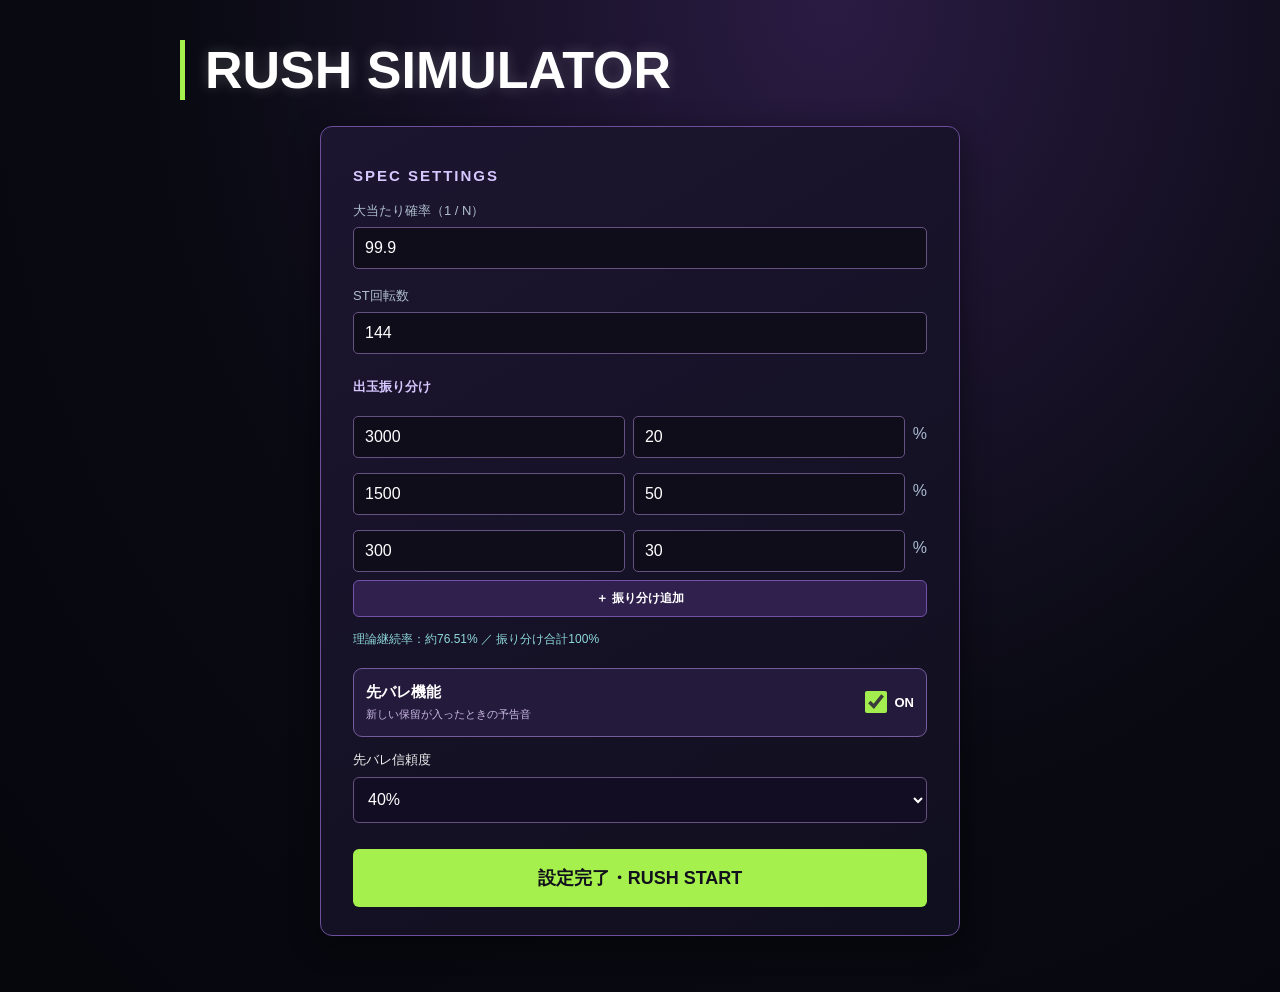
==== app.html @ bbfd561c "Add files via upload" ====
<!doctype html><html lang="ja"><head><meta charset="UTF-8"><meta name="viewport" content="width=device-width,initial-scale=1,viewport-fit=cover"><title>RUSH SIMULATOR | CLASSIC</title><link rel="stylesheet" href="style.css?v=67-jackpot-volume"></head><body>
<main id="appRoot" class="setup-mode"><header><h1><span class="rush-word">RUSH</span> <span>SIMULATOR</span></h1></header>
<section class="layout"><aside class="panel" id="settingsPanel"><h2>SPEC SETTINGS</h2><label>大当たり確率（1 / N）<input id="denom" type="number" min="1" step=".1" value="99.9"></label><label>ST回転数<input id="spins" type="number" min="1" max="10000" value="144"></label><h3>出玉振り分け</h3><div id="payouts"><div class="row"><input aria-label="出玉" type="number" min="0" value="3000"><input aria-label="割合" type="number" min="0" value="20"><span>%</span></div><div class="row"><input aria-label="出玉" type="number" min="0" value="1500"><input aria-label="割合" type="number" min="0" value="50"><span>%</span></div><div class="row"><input aria-label="出玉" type="number" min="0" value="300"><input aria-label="割合" type="number" min="0" value="30"><span>%</span></div></div><button id="add" class="sub">＋ 振り分け追加</button><p id="specInfo" class="info"></p><p id="error" class="error" role="alert"></p><label class="prealert-setting" for="prealertEnabled"><span><strong>先バレ機能</strong><small>新しい保留が入ったときの予告音</small></span><span class="prealert-choice"><input type="checkbox" id="prealertEnabled" checked><span>ON</span></span></label><label class="prealert-rate">先バレ信頼度<select id="prealertRate"><option value="0.25">25%</option><option value="0.40" selected>40%</option><option value="0.99">99%</option></select></label><button id="start" class="primary">設定完了・RUSH START</button></aside>
<div class="machine" id="machine"><div class="theater-bar"><button id="backSettings" type="button">⚙ スペック設定に戻る</button><span>RUSH THEATER MODE</span><button id="fullScreen" type="button">⛶ 全画面表示</button></div><div class="status"><div><small>ROUND</small><strong id="chain">0</strong></div><div><small>TOTAL GET</small><strong id="total">0 <em>玉</em></strong></div><div><small>REMAIN</small><strong id="remain">---</strong></div></div><div id="screen" class="screen"><video id="rushBackground" class="rush-video-bg" src="rush-background-v64.mp4" muted loop playsinline webkit-playsinline preload="metadata" aria-hidden="true" tabindex="-1"></video><div class="scan"></div><span id="mode" hidden>STANDBY</span>
<div class="hud hud-left rush-bottom-counter"><div class="hud-caption">残り</div><div class="hud-value"><span id="hudRemain">---</span><small>回転</small></div></div>
<div class="hud hud-right"><div class="hud-caption">RUSH COUNT</div><div class="hud-value"><span id="hudChain">00</span><small>連</small></div></div>
<div class="hud hud-total" aria-live="polite"><div class="hud-value"><span id="hudTotal">0</span><small>玉</small></div></div><div class="hold-area rush-bottom-holds"><div class="hold-title">HOLD / 保留</div><div class="hold-lamps" id="holdLamps" aria-label="5個の保留"></div><div class="hold-note" id="holdNote">STANDBY</div></div><div id="message" class="message" hidden>READY</div><div class="digits reel-bank" aria-label="3桁の回転図柄"><div class="reel" id="reel1"><div class="reel-track" id="track1"><span id="d1">7</span></div></div><div class="reel" id="reel2"><div class="reel-track" id="track2"><span id="d2">7</span></div></div><div class="reel" id="reel3"><div class="reel-track" id="track3"><span id="d3">7</span></div></div></div><div id="submessage" class="submessage" hidden>設定して RUSH START</div><div id="flash" class="flash"></div></div><div class="controls"><button id="spin" disabled>1回転 消化</button><button id="auto" disabled>回転オート START</button><button id="instant" disabled>一括消化</button><button id="sound">SOUND: ON</button><button id="bgmToggle" type="button">BGM: ON</button></div><div class="auto-options"><label>自動消化速度 <select id="speed"><option value="300">超高速（約0.3秒）</option><option value="800" selected>高速（約0.8秒）</option><option value="1200">やや高速（約1.2秒）</option><option value="2000">標準（約2秒）</option><option value="3000">ゆっくり（約3秒）</option><option value="5000">超ゆっくり（約5秒）</option></select></label><span id="progress">消化回転数：0</span></div><div class="hold-guide">保留期待度：白（通常）／青10%／緑30%／紫60%／赤80%／金90%／虹98% </div><div class="history"><h3>変動履歴 <button id="clearHistory" class="sub">履歴を消去</button></h3><div id="historyLog" aria-live="off">RUSHを開始すると履歴が表示されます。</div></div><div class="result" id="result">最高記録：<span id="best">0玉 / 0連</span></div></div></section></main><script src="script.js?v=79-haptic-prealert"></script></body></html>
---- style.css ----
*{box-sizing:border-box}body{margin:0;background:#080e18;color:#eaf2ff;font-family:Arial,"Noto Sans JP",sans-serif}main{max-width:1240px;margin:auto;padding:32px 20px}header{margin-bottom:26px}.eyebrow{font-size:12px;letter-spacing:4px;color:#68b8dc}h1{font-size:clamp(28px,5vw,52px);margin:8px 0}h1 span{color:#c6a766}header p,footer{color:#8797aa;font-size:13px}.layout{display:grid;grid-template-columns:310px 1fr;gap:22px}.panel,.machine{border:1px solid #28384d;border-radius:12px;background:#101b2b;padding:22px}.panel h2{font-size:15px;letter-spacing:2px;color:#b6cde3}.panel h3{font-size:13px;margin-top:24px}label{display:block;font-size:13px;color:#afbed0;margin:18px 0}input{width:100%;padding:11px;margin-top:7px;background:#07111e;border:1px solid #40536a;border-radius:5px;color:white;font-size:16px}.row{display:flex;gap:8px;align-items:center;margin:8px 0}.row input{min-width:0}.row span{color:#aabbd0}button{border:1px solid #58708c;border-radius:6px;padding:13px 15px;background:#1b314b;color:white;font-weight:700;cursor:pointer}button:hover:not(:disabled){filter:brightness(1.2)}button:disabled{opacity:.35;cursor:not-allowed}.primary{width:100%;background:#b39555;color:#08121c;border:0;margin-top:15px}.sub{width:100%;padding:9px;font-size:12px}.info{font-size:12px;color:#8dd8dc;line-height:1.7}.error{font-size:12px;color:#ff9999}.status{display:flex;justify-content:space-around;text-align:center;gap:12px;margin-bottom:16px}.status small{display:block;color:#839db5;font-size:10px;letter-spacing:2px;margin-bottom:7px}.status strong{font-size:clamp(19px,3vw,30px);font-variant-numeric:tabular-nums}.status em{font-size:12px;font-style:normal}.screen{height:390px;position:relative;overflow:hidden;background:radial-gradient(ellipse at center,#1c3951 0%,#0a1b2d 55%,#050c17 100%);border:8px solid #26364b;outline:1px solid #63788e;display:flex;flex-direction:column;align-items:center;justify-content:center;box-shadow:inset 0 0 70px #020811}.screen:before,.screen:after{content:"";position:absolute;width:150%;height:1px;background:#356180;opacity:.45;transform:rotate(-22deg)}.screen:before{top:28%}.screen:after{bottom:24%}.scan{position:absolute;inset:0;background:repeating-linear-gradient(transparent 0px,transparent 4px,#0002 5px);pointer-events:none}.screenTop{position:absolute;top:17px;left:18px;right:18px;display:flex;justify-content:space-between;color:#7ea3bb;font-size:11px;letter-spacing:3px}.message{color:#c7e7f5;font-size:20px;letter-spacing:8px;z-index:1;min-height:32px}.digits{display:flex;gap:clamp(9px,3vw,30px);margin:20px 0;z-index:1}.digits span{font-family:Georgia,serif;font-size:clamp(75px,11vw,142px);font-weight:bold;color:#f4f7fb;text-shadow:0 0 15px #6d9bc4,3px 5px #13263c;line-height:1}.digits.reach span:first-child,.digits.reach span:last-child{color:#d5ba70;text-shadow:0 0 18px #e3ad46}.digits.win span{color:#ffdd83;text-shadow:0 0 25px #ffe08e}.submessage{z-index:1;color:#88b3c9;font-size:12px;letter-spacing:3px}.flash{position:absolute;inset:0;pointer-events:none;opacity:0;background:white}.flash.on{animation:flash .6s ease-out}@keyframes flash{0%{opacity:.85}100%{opacity:0}}.controls{display:flex;gap:10px;margin-top:18px;flex-wrap:wrap}.controls button{flex:1}.result{margin-top:16px;color:#9db2c5;font-size:13px}.result strong{color:#edcf82}.error:not(:empty){padding:8px;background:#4a2020}footer{margin-top:28px;text-align:center}@media(max-width:800px){.layout{grid-template-columns:1fr}.screen{height:320px}.panel{order:2}.machine{order:1;padding:12px}.controls button{min-width:120px}.digits span{font-size:clamp(70px,16vw,110px)}}
.auto-options{display:flex;align-items:center;justify-content:space-between;gap:12px;flex-wrap:wrap;margin-top:12px;color:#a7bdd1;font-size:13px}.auto-options label{margin:0}.auto-options select{display:block;margin-top:6px;background:#091524;border:1px solid #536b85;border-radius:5px;color:white;padding:9px}.history{margin-top:16px;border-top:1px solid #30425a;padding-top:8px}.history h3{display:flex;align-items:center;justify-content:space-between;font-size:14px;color:#b6cde3}.history .sub{width:auto}.history #historyLog{height:160px;overflow-y:auto;background:#07111e;padding:10px;border:1px solid #30425a;border-radius:6px;font-size:12px;line-height:1.9;color:#9db4c8}.history .hit{color:#f1d183;font-weight:bold}.history .miss{color:#a0b4c8}#auto.running{background:#a34b4b}
/* Tactical monitor visual theme: original, not licensed artwork */
:root{--violet:#7551b9;--lime:#a5f04c;--deep:#0b0815}body{background:radial-gradient(ellipse at 65% 0%,#2a1b43 0%,#090a12 55%,#06070d 100%);color:#f0ebfa}header{border-left:5px solid var(--lime);padding-left:20px}.eyebrow{color:var(--lime);font-weight:bold}h1 span{color:var(--lime);text-shadow:0 0 18px #77ed5b55}.panel,.machine{background:linear-gradient(150deg,#1c1530,#100f1e);border:1px solid #6d4f9b;box-shadow:0 8px 30px #0007}.panel h2,.panel h3{color:#d6c7ff}input,.auto-options select{background:#100d1b;border:1px solid #665282}.primary{background:var(--lime);color:#11101c}.sub,button{background:#30204e;border-color:#7252a6}.screen{background:radial-gradient(ellipse at center,#31224f 0%,#16102a 55%,#090913 100%);border:9px solid #50367b;outline:2px solid #a3ef50;box-shadow:inset 0 0 90px #000b,0 0 30px #694ab044}.screen:before,.screen:after{background:#a5f04c}.screenTop{color:var(--lime)}.warning-mark{position:absolute;bottom:13px;right:16px;font:700 11px monospace;color:#a5f04c99;letter-spacing:2px}.message{color:var(--lime);text-shadow:0 0 12px #8aff6066}.digits span{color:#f8f3ff;text-shadow:0 0 14px #b989ff,4px 5px #2c1b48;-webkit-text-stroke:1px #a582d7}.digits.win span{color:#e9ff9d;text-shadow:0 0 22px #a5f04c}.digits.reach span:first-child,.digits.reach span:last-child{color:#c9ff8c}.history #historyLog{background:#0b0917;border-color:#60468c}.history .hit{color:var(--lime)}.status small{color:#bca5de}.status strong{color:#f2f1ff}.auto-options select{min-width:195px}#auto.running{background:#703044}@media(max-width:800px){.screen{height:350px}}

/* Ver.7 — original tactical ST monitor inspired by tense arcade layouts */
h1 .rush-word{color:#a66aff!important;text-shadow:0 0 18px #8e44ff80}
.screen{background:radial-gradient(ellipse at 50% 60%,#34275d 0%,#141637 46%,#080d1c 100%);min-height:430px}
.screen:before{content:"";position:absolute;inset:0;background:linear-gradient(125deg,transparent 25%,#b8a5ff0d 26%,transparent 28%),repeating-linear-gradient(90deg,transparent 0 64px,#8c76bd12 65px 66px);width:auto;height:auto;transform:none;top:0}
.screen:after{content:"";position:absolute;left:-10%;right:-10%;bottom:12%;height:35%;background:linear-gradient(transparent,#0d173a9c);transform:none;width:auto}
.screenTop{z-index:3}.warning-mark{z-index:3}
.hud{position:absolute;top:58px;z-index:4;min-width:128px;padding:10px 12px 9px;background:linear-gradient(110deg,#0b0d25e8,#251a48d9);border:1px solid #9572dc;box-shadow:0 0 0 2px #13132b,0 0 16px #8b5ce54a;clip-path:polygon(0 0,93% 0,100% 16%,100% 100%,7% 100%,0 84%)}
.hud-left{left:16px}.hud-right{right:16px;text-align:right;border-color:#c6a057;background:linear-gradient(110deg,#2b2144e8,#11162be8)}
.hud-caption{font-size:10px;letter-spacing:2px;color:#c8b0ff;font-weight:800}
.hud-right .hud-caption{color:#ffe19b}
.hud-value{display:flex;align-items:baseline;gap:5px;color:white;font-size:clamp(32px,5vw,55px);font-weight:900;font-variant-numeric:tabular-nums;text-shadow:0 2px 1px #000,0 0 15px #9c80ff}
.hud-right .hud-value{justify-content:flex-end;text-shadow:0 2px 1px #000,0 0 15px #e8c168}
.hud-value small{font-size:13px}.hud-foot{font-size:9px;color:#9e9ab8;letter-spacing:1px}
.screen .message{position:relative;z-index:3;margin-top:80px}
.screen .digits{position:relative;z-index:3}
.screen .submessage{position:relative;z-index:3}
.hold-area{position:absolute;bottom:12px;left:50%;transform:translateX(-50%);z-index:5;text-align:center;padding:7px 19px 8px;background:#070c1edb;border:1px solid #7653bd;border-radius:9px;box-shadow:0 0 16px #6d4aba55;white-space:nowrap}
.hold-title{font-size:10px;letter-spacing:3px;color:#c6b5e8}
.hold-lamps{display:flex;justify-content:center;gap:12px;margin:7px 0}
.hold-lamps span{width:16px;height:16px;display:block;transform:rotate(45deg);border:2px solid #755e9e;background:#161b32;box-shadow:inset 0 0 5px #000}
.hold-lamps span.lit{background:#9bf833;border-color:#d2ff8c;box-shadow:0 0 13px #8cff40,inset 0 0 4px #fff}
.hold-lamps span.current{background:#ffbf51;border-color:#ffe7a2;box-shadow:0 0 13px #ffc650}
.hold-note{font-size:9px;color:#9db3c8;letter-spacing:1px}
@media(max-width:650px){.screen{min-height:395px}.hud{top:52px;min-width:100px;padding:8px}.hud-left{left:6px}.hud-right{right:6px}.hud-value{font-size:32px}.hud-caption{font-size:8px}.hud-foot{font-size:7px}.screen .message{margin-top:95px}.hold-area{bottom:8px}.screen .digits span{font-size:clamp(65px,17vw,105px)}}

.hold-area{min-width:290px;bottom:10px}
.hold-lamps{display:flex;justify-content:center;align-items:center;gap:14px;min-height:42px}
.hold-lamps .hold-orb{display:block;flex:0 0 24px;width:24px;height:24px;border-radius:50%;transform:none;background:radial-gradient(circle at 30% 20%,white,#c3c6d0 50%,#687082);border:2px solid #eee;box-shadow:0 0 9px #fff9;animation:enterHold .26s ease-out}
.hold-lamps .hold-orb.next{outline:1px solid #cda5ff;outline-offset:4px}
.hold-lamps .hold-orb.blue{background:radial-gradient(circle at 30% 20%,#fff,#3299ff 50%,#063a91);box-shadow:0 0 13px #319dff}
.hold-lamps .hold-orb.green{background:radial-gradient(circle at 30% 20%,#fff,#56f05d 50%,#106927);box-shadow:0 0 13px #56f05d}
.hold-lamps .hold-orb.purple{background:radial-gradient(circle at 30% 20%,#fff,#ad5aff 50%,#4b078e);box-shadow:0 0 15px #ae57ff}
.hold-lamps .hold-orb.red{background:radial-gradient(circle at 30% 20%,#fff,#ff354d 50%,#890b24);box-shadow:0 0 16px #ff3555}
.hold-lamps .hold-orb.gold{background:radial-gradient(circle at 30% 20%,#fff,#ffd34a 50%,#a56905);box-shadow:0 0 18px #ffd34a}
.hold-lamps .hold-orb.rainbow{background:conic-gradient(#ff4455,#ffe34b,#49ed67,#45ddff,#a05aff,#ff4455);box-shadow:0 0 20px #fff;animation:rainbowGlow 1s infinite}
.hold-lamps .hold-orb.empty{background:#20263b;border:1px dashed #505c7b;box-shadow:none;opacity:.35}
.hold-lamps .hold-orb.consuming{animation:consumeHold .24s forwards}
@keyframes consumeHold{to{transform:translateX(-28px) scale(.2);opacity:0}}
@keyframes enterHold{from{transform:translateX(22px) scale(.6);opacity:.2}to{transform:none;opacity:1}}
@keyframes rainbowGlow{50%{filter:brightness(1.7)}}
.hold-guide{padding:12px;margin-top:14px;border:1px solid #65518b;border-radius:8px;background:#100e27;color:#d8c6f0;font-size:12px;line-height:1.8}
.hold-guide small{display:block;color:#aa9bbf}
@media(max-width:650px){.hold-area{min-width:260px}.hold-lamps{gap:11px}}

/* rightmost hold is next to be consumed */
.hold-lamps{flex-direction:row-reverse}

/* v9: clear symbols, compact bottom-left ST counter, five industrial hold cubes */
.screen{min-height:470px}
.screen .digits{margin:0 0 20px;gap:clamp(10px,3vw,34px);transform:translateY(-5px)}
.screen .digits span{font-size:clamp(84px,13vw,164px);line-height:1.08;min-width:.65em;text-align:center}
.screen .message{margin-top:8px;font-size:15px;letter-spacing:5px}
.screen .submessage{font-size:12px}
.hud-left{top:auto!important;bottom:18px!important;left:13px!important;min-width:125px;padding:9px 13px;background:linear-gradient(135deg,#080b1f,#2b234c);border:2px solid #b1a6cd;clip-path:polygon(0 8%,14% 0,100% 0,100% 91%,85% 100%,0 100%);box-shadow:0 0 12px #b7a1ff66}
.hud-left .hud-value{font-family:Georgia,serif;font-size:48px;color:#fff;text-shadow:2px 2px #060414,0 0 14px #b39cff}
.hud-right{top:56px!important;right:13px!important}
.hold-area{bottom:14px;left:57%;transform:translateX(-50%);padding:8px 12px;min-width:270px;background:#080b1caa;border:0;box-shadow:none}
.hold-lamps{gap:9px;min-height:45px}
.hold-lamps .hold-orb{width:37px;height:34px;flex:0 0 37px;border-radius:4px;transform:perspective(90px) rotateX(-12deg) rotateY(-12deg);clip-path:polygon(18% 0,83% 0,100% 22%,100% 85%,83% 100%,15% 100%,0 78%,0 20%);border:3px solid #d3bd65!important;background:repeating-linear-gradient(135deg,#f6ca1e 0 7px,#25200a 7px 13px)!important;box-shadow:inset 0 0 0 3px #0e0c0d,0 0 10px #f8c32b88!important;animation:enterHold .28s ease-out}
.hold-lamps .hold-orb:after{content:"HOLD";display:block;position:relative;top:7px;text-align:center;font:bold 9px Arial;color:#fff;text-shadow:1px 1px #000,-1px -1px #000;letter-spacing:0}
.hold-lamps .hold-orb.white{filter:saturate(.5)}
.hold-lamps .hold-orb.blue{filter:hue-rotate(155deg) saturate(1.8)}
.hold-lamps .hold-orb.green{filter:hue-rotate(75deg) saturate(1.5)}
.hold-lamps .hold-orb.purple{filter:hue-rotate(210deg) saturate(1.6)}
.hold-lamps .hold-orb.red{filter:hue-rotate(300deg) saturate(1.6)}
.hold-lamps .hold-orb.gold{filter:brightness(1.3)}
.hold-lamps .hold-orb.rainbow{background:conic-gradient(#ff4545,#ffe34b,#4fe876,#3fd7ff,#a85cff,#ff4545)!important;filter:none;animation:rainbowGlow 1s infinite}
.hold-lamps .hold-orb.empty{background:#17172b!important;border:2px solid #393449!important;opacity:.35;box-shadow:none!important}
.hold-lamps .hold-orb.empty:after{content:""}
.hold-lamps .hold-orb.consuming{animation:consumeHold .24s forwards}
@media(max-width:720px){.screen{min-height:440px}.screen .digits span{font-size:clamp(65px,16vw,110px)}.hud-left{bottom:14px!important;left:4px!important;min-width:90px;padding:5px 7px}.hud-left .hud-value{font-size:33px}.hold-area{left:63%;min-width:205px;padding:5px}.hold-lamps{gap:5px}.hold-lamps .hold-orb{width:29px;height:28px;flex-basis:29px}.hold-lamps .hold-orb:after{font-size:7px;top:6px}.hud-right{top:48px!important}}

/* Ver.10: bottom-aligned, borderless, right-to-left hold queue */
.screen .hold-area{bottom:0px!important;left:56%!important;transform:translateX(-50%)!important;background:transparent!important;border:0!important;box-shadow:none!important;outline:0!important;border-radius:0!important;padding:0 8px 4px!important;min-width:0!important;width:max-content!important;z-index:8!important}
.screen .hold-title,.screen .hold-note{display:none!important}
.screen .hold-lamps{display:flex!important;gap:11px!important;justify-content:center!important;align-items:center!important;margin:0!important;padding:0!important;background:transparent!important;border:0!important;box-shadow:none!important}
.screen .hold-orb.consuming{animation:consumeRight .24s ease-in forwards!important}
@keyframes consumeRight{0%{transform:scale(1);opacity:1}50%{transform:translateY(-12px) scale(1.25);opacity:1}100%{transform:translateY(-25px) scale(.1);opacity:0}}
@media(max-width:720px){.screen .hold-area{left:63%!important}.screen .hold-lamps{gap:5px!important}}

/* Ver.11: move ST remaining counter to the lower-left corner */
.screen .hud.hud-left {
  position: absolute !important;
  top: auto !important;
  right: auto !important;
  bottom: 12px !important;
  left: 12px !important;
  z-index: 12 !important;
  transform: none !important;
  margin: 0 !important;
}
/* Keep the hold row away from the bottom-left counter. */
.screen .hold-area {
  position: absolute !important;
  top: auto !important;
  bottom: 4px !important;
  left: 63% !important;
  transform: translateX(-50%) !important;
  background: transparent !important;
  border: 0 !important;
  box-shadow: none !important;
  outline: 0 !important;
  padding: 0 4px 5px !important;
  width: max-content !important;
  min-width: 0 !important;
}
.screen .hold-title,.screen .hold-note {display:none!important;}
.screen .hold-lamps {gap: 12px !important; flex-direction:row !important;}
/* Rightmost hold is the next to be consumed. */
.screen .hold-lamps .hold-orb.next {
  transform: perspective(90px) rotateX(-12deg) rotateY(-12deg) scale(1.24) !important;
  transform-origin:center bottom;
  z-index:4;
  outline: 2px solid #f6e2a7 !important;
  outline-offset: 3px;
  box-shadow: 0 0 22px #c69cff, 0 0 12px #fff8 !important;
  animation: nextHoldGlow 1.3s ease-in-out infinite alternate;
}
@keyframes nextHoldGlow {
  from {filter:brightness(1);}
  to {filter:brightness(1.35);}
}
.screen .hold-lamps .hold-orb.consuming {
  animation: consumeRight .24s ease-in forwards !important;
}
@keyframes consumeRight {
  0% {opacity:1;transform:scale(1.24);}
  100% {opacity:0;transform:translateY(-26px) scale(.15);}
}
@media(max-width:720px) {
  .screen .hud.hud-left {bottom:9px!important;left:5px!important;}
  .screen .hold-area {left:67%!important;bottom:5px!important;}
  .screen .hold-lamps {gap:6px!important;}
  .screen .hold-lamps .hold-orb.next {transform:scale(1.14)!important;}
}

/* === V12: unambiguous final layout overrides === */
#screen.screen { position:relative; min-height:520px; }
#screen .rush-bottom-counter {
 position:absolute!important;
 inset:auto auto 12px 12px!important;
 top:unset!important;right:unset!important;bottom:12px!important;left:12px!important;
 margin:0!important;translate:none!important;transform:none!important;
 z-index:30!important;
}
#screen .rush-bottom-holds {
 position:absolute!important;
 inset:auto 14px 6px auto!important;
 top:unset!important;left:unset!important;right:14px!important;bottom:6px!important;
 transform:none!important;translate:none!important;
 width:auto!important;min-width:0!important;
 padding:0!important;margin:0!important;
 background:none!important;border:0!important;box-shadow:none!important;
 z-index:29!important;
}
#screen .rush-bottom-holds .hold-title,
#screen .rush-bottom-holds .hold-note {display:none!important}
#screen .rush-bottom-holds .hold-lamps {
 display:flex!important;flex-direction:row!important;
 align-items:flex-end!important;gap:12px!important;
 padding:9px 6px!important;margin:0!important;
}
#screen .rush-bottom-holds .hold-orb {
 flex:0 0 33px!important;width:33px!important;height:32px!important;
 position:relative!important;transition:filter .2s!important;
}
#screen .rush-bottom-holds .hold-orb.next:not(.consuming) {
 flex-basis:46px!important;width:46px!important;height:45px!important;
 transform:none!important;scale:1!important;
 border:3px solid #f4dd99!important;
 outline:2px solid #fff0b0!important;outline-offset:2px!important;
 box-shadow:0 0 16px 5px #f7d97f99,inset 0 0 5px #fff8!important;
 filter:brightness(1.2)!important;
 animation:holdFocusV12 1.2s ease-in-out infinite alternate!important;
}
#screen .rush-bottom-holds .hold-orb.next:after {font-size:11px!important;top:11px!important;}
@keyframes holdFocusV12 {from{filter:brightness(1)!important}to{filter:brightness(1.55)!important}}
#screen .digits {position:absolute!important;top:44%!important;left:50%!important;transform:translate(-50%,-50%)!important;margin:0!important;z-index:5!important;}
#screen .message {position:absolute!important;top:21%!important;left:50%!important;transform:translateX(-50%)!important;margin:0!important;z-index:5!important;}
#screen .submessage {position:absolute!important;top:70%!important;left:50%!important;transform:translateX(-50%)!important;z-index:5!important;white-space:nowrap;}
@media(max-width:750px) {
 #screen.screen {min-height:470px!important;}
 #screen .rush-bottom-counter {left:4px!important;bottom:9px!important;min-width:85px!important;}
 #screen .rush-bottom-holds {right:4px!important;bottom:5px!important;}
 #screen .rush-bottom-holds .hold-lamps {gap:5px!important;padding:5px 2px!important;}
 #screen .rush-bottom-holds .hold-orb {width:25px!important;height:25px!important;flex-basis:25px!important;}
 #screen .rush-bottom-holds .hold-orb.next:not(.consuming) {width:35px!important;height:35px!important;flex-basis:35px!important;}
 #screen .rush-bottom-holds .hold-orb.next:after {font-size:8px!important;top:8px!important;}
 #screen .digits {top:45%!important;}
}

/* V13 unmistakable positioning and highlight */
#screen > .rush-bottom-counter {top:auto!important;bottom:12px!important;left:12px!important;right:auto!important;position:absolute!important;transform:none!important;}
#screen > .rush-bottom-holds {top:auto!important;bottom:8px!important;left:auto!important;right:18px!important;position:absolute!important;transform:none!important;background:transparent!important;border:none!important;box-shadow:none!important;}
#screen #holdLamps .hold-orb.next {width:55px!important;height:53px!important;flex:0 0 55px!important;outline:3px solid #ffe7a1!important;outline-offset:3px!important;box-shadow:0 0 22px 8px #e2bc6588!important;transform:none!important;animation:holdFocusV12 1.2s ease-in-out infinite alternate!important;}
#screen .hold-note,#screen .hold-title {display:none!important;}
@media(max-width:650px){#screen #holdLamps .hold-orb.next{width:38px!important;height:37px!important;flex-basis:38px!important;}#screen > .rush-bottom-counter{left:5px!important;bottom:8px!important;}#screen > .rush-bottom-holds{right:5px!important;bottom:6px!important;}}

/* V14: centered, larger circular holds; new holds enter on right, consumed on left. */
#screen > .rush-bottom-holds {
  position:absolute!important;top:auto!important;bottom:9px!important;
  left:62%!important;right:auto!important;transform:translateX(-50%)!important;
  width:max-content!important;background:none!important;border:0!important;
  box-shadow:none!important;clip-path:none!important;z-index:29!important;
}
#screen #holdLamps {display:flex!important;flex-direction:row!important;align-items:center!important;justify-content:center!important;gap:13px!important;padding:8px 4px!important;}
#screen #holdLamps .hold-orb,
#screen #holdLamps .hold-orb.next:not(.consuming) {
  display:block!important;position:relative!important;box-sizing:border-box!important;
  width:43px!important;height:43px!important;flex:0 0 43px!important;
  border-radius:50%!important;clip-path:none!important;
  transform:none!important;rotate:none!important;
  border:2px solid #d9d3ec!important;
  background:radial-gradient(circle at 32% 25%,#fff 0%,#d9d8e8 28%,#77748f 70%,#2d2943 100%)!important;
  box-shadow:inset -3px -5px 7px #1a152caa,0 0 13px #e0d2ff88!important;
  outline:none!important;animation:none!important;
}
#screen #holdLamps .hold-orb:after {content:none!important;display:none!important;}
#screen #holdLamps .hold-orb.blue {background:radial-gradient(circle at 32% 25%,#fff,#46b4ff 45%,#0c3a9a 100%)!important;}
#screen #holdLamps .hold-orb.green {background:radial-gradient(circle at 32% 25%,#fff,#55ec76 45%,#0c6834 100%)!important;}
#screen #holdLamps .hold-orb.purple {background:radial-gradient(circle at 32% 25%,#fff,#c274ff 45%,#5a1895 100%)!important;}
#screen #holdLamps .hold-orb.red {background:radial-gradient(circle at 32% 25%,#fff,#ff5a75 45%,#90112d 100%)!important;}
#screen #holdLamps .hold-orb.gold {background:radial-gradient(circle at 32% 25%,#fff,#ffe36c 45%,#ad6c05 100%)!important;}
#screen #holdLamps .hold-orb.rainbow {background:conic-gradient(#ff4a5b,#ffd64a,#5df16b,#42d6ff,#a16dff,#ff4a5b)!important;}
#screen #holdLamps .hold-orb.empty {opacity:.2!important;background:#38314d!important;border:1px dashed #7c709e!important;box-shadow:none!important;}
#screen #holdLamps .hold-orb.next:not(.consuming) {
  width:57px!important;height:57px!important;flex:0 0 57px!important;
  border:3px solid #fff1bd!important;outline:2px solid #ffd37a!important;outline-offset:2px!important;
  box-shadow:inset -3px -5px 7px #1a152caa,0 0 18px 5px #f4d47a99!important;
  animation:v14Pulse 1.1s ease-in-out infinite alternate!important;
}
@keyframes v14Pulse {from{filter:brightness(1)}to{filter:brightness(1.35)}}
#screen #holdLamps .hold-orb.consuming {animation:v14Consume .24s ease-in forwards!important;}
@keyframes v14Consume {to{opacity:0;transform:translateY(-24px) scale(.25)!important;}}
@media(max-width:750px){
 #screen > .rush-bottom-holds{left:65%!important;bottom:6px!important;}
 #screen #holdLamps{gap:7px!important;}
 #screen #holdLamps .hold-orb{width:30px!important;height:30px!important;flex-basis:30px!important;}
 #screen #holdLamps .hold-orb.next:not(.consuming){width:42px!important;height:42px!important;flex-basis:42px!important;}
}

/* Ver.15: three independent, vertically scrolling slot reels */
#screen .digits.reel-bank {
 display:flex!important;align-items:center!important;justify-content:center!important;
 gap:clamp(8px,1.6vw,24px)!important;
 width:min(94%,580px)!important;
 top:49%!important;
}
#screen .reel {
 width:clamp(74px,10vw,128px);
 height:clamp(110px,13vw,160px);
 position:relative;
 overflow:hidden;
 border-radius:10px;
 background:linear-gradient(90deg,rgba(25,14,57,.26),rgba(90,52,146,.07),rgba(25,14,57,.26));
 box-shadow:inset 0 10px 16px #08051b88,inset 0 -10px 16px #08051b88;
}
#screen .reel-track {
 position:absolute;left:0;right:0;top:0;
 display:flex;flex-direction:column;
 will-change:transform;
}
#screen .reel-track span {
 width:100%;height:clamp(110px,13vw,160px);
 display:flex;align-items:center;justify-content:center;
 font-family:Georgia,"Times New Roman",serif;
 font-size:clamp(90px,11vw,142px);
 line-height:1;
 font-weight:700;
 color:#fff9ff;
 text-shadow:0 0 5px #fff,0 0 12px #bd6cff,0 0 26px #ae63e8;
 flex:none;
}
#screen .reel::before,#screen .reel::after {
 content:"";position:absolute;left:0;right:0;height:22%;z-index:3;pointer-events:none;
}
#screen .reel::before{top:0;background:linear-gradient(#0a0a21bb,transparent);}
#screen .reel::after{bottom:0;background:linear-gradient(transparent,#0a0a21bb);}
#screen .digits.reel-bank.win .reel {box-shadow:0 0 16px #e5bd74aa,inset 0 0 8px #fff6;}
@media(max-width:650px){
 #screen .digits.reel-bank{gap:4px!important;top:48%!important;}
 #screen .reel{width:clamp(57px,20vw,90px);height:100px;}
 #screen .reel-track span{height:100px;font-size:clamp(70px,20vw,102px);}
}
@media(prefers-reduced-motion:reduce){#screen .reel-track{will-change:auto;}}

/* V17: force moving reels to be visible, despite legacy digit selectors */
#screen .reel {isolation:isolate; overflow:hidden!important;position:relative!important;}
#screen .reel .reel-track {
 position:absolute!important;top:0!important;left:0!important;right:0!important;
 display:flex!important;flex-direction:column!important;
 transform:translate3d(0,0,0);transition:none!important;
}
#screen .reel .reel-track > span {
 box-sizing:border-box!important;flex:0 0 auto!important;
 width:100%!important;min-width:0!important;
 height:100%!important;
 min-height:0!important;
 display:flex!important;align-items:center!important;justify-content:center!important;
 margin:0!important;padding:0!important;
}
#screen .reel.spinning {background:linear-gradient(180deg,#49316866,#160e3588,#49316866)!important;}
#screen .reel.spinning .reel-track > span {filter:blur(1.8px);}
#screen .reel-track > span {height:var(--reel-height,160px)!important;}
#screen .reel {--reel-height:clamp(110px,13vw,160px);}
@media(max-width:650px){#screen .reel{--reel-height:100px;}}

/* Ver.18: frameless, larger symbols; hold group shifted toward center */
#screen .reel {
 width:clamp(92px,12.5vw,160px)!important;
 height:clamp(132px,16vw,190px)!important;
 --reel-height:clamp(132px,16vw,190px)!important;
 background:transparent!important;
 border:0!important;border-radius:0!important;
 box-shadow:none!important;outline:none!important;
}
#screen .reel.spinning {background:transparent!important;}
#screen .reel::before,#screen .reel::after {display:none!important;}
#screen .reel .reel-track > span {
 font-size:clamp(112px,14vw,180px)!important;
 height:var(--reel-height)!important;
 text-shadow:0 0 5px #fff,0 0 16px #ba74ff,0 0 30px #a357ed!important;
}
#screen .digits.reel-bank {gap:clamp(4px,.8vw,12px)!important;width:min(98%,640px)!important;}
#screen .digits.reel-bank.win .reel {box-shadow:none!important;}
#screen > .rush-bottom-holds {
 left:60%!important;right:auto!important;transform:translateX(-50%)!important;
}
#screen #holdLamps .hold-orb {will-change:transform;}
@media(max-width:750px){
 #screen > .rush-bottom-holds {left:64%!important;right:auto!important;transform:translateX(-50%)!important;}
 #screen .reel {width:clamp(62px,21vw,100px)!important;height:120px!important;--reel-height:120px!important;}
 #screen .reel .reel-track > span {font-size:clamp(84px,22vw,116px)!important;}
}

/* V19 hold animations are driven by Web Animations API. */
#screen #holdLamps {justify-content:flex-start!important;}
#screen #holdLamps .hold-orb {transform-origin:center center!important;will-change:transform,opacity;}

/* V21: soften reel boundaries without introducing visible boxes. */
#screen .reel {
  -webkit-mask-image:linear-gradient(to bottom,transparent 0%,rgba(0,0,0,.12) 5%,rgba(0,0,0,.7) 17%,#000 29%,#000 71%,rgba(0,0,0,.7) 83%,rgba(0,0,0,.12) 95%,transparent 100%)!important;
  mask-image:linear-gradient(to bottom,transparent 0%,rgba(0,0,0,.12) 5%,rgba(0,0,0,.7) 17%,#000 29%,#000 71%,rgba(0,0,0,.7) 83%,rgba(0,0,0,.12) 95%,transparent 100%)!important;
}
/* Mask the entire reel viewport so moving digits dissolve at top and bottom. */
#screen .reel::before,#screen .reel::after{display:none!important;}


/* ===== Ver.23: setup -> theater mode ===== */
#appRoot.setup-mode{max-width:960px;margin:auto;}
#appRoot.setup-mode header{text-align:left;}
#appRoot.setup-mode .layout{display:block!important;}
#appRoot.setup-mode #settingsPanel{max-width:640px;margin:24px auto;padding:28px 32px;}
#appRoot.setup-mode #machine{display:none!important;}
#appRoot.setup-mode .setup-intro{color:#cbb8ec;font-size:14px;line-height:1.8;}
#appRoot.setup-mode #settingsPanel .primary{font-size:18px;padding:17px;margin-top:12px;}
#appRoot.play-mode{max-width:1560px;width:calc(100% - 32px);margin:auto;}
#appRoot.play-mode header{padding-top:4px;padding-bottom:8px;}
#appRoot.play-mode header h1{font-size:clamp(24px,3vw,42px);margin:5px 0;}
#appRoot.play-mode #settingsPanel{display:none!important;}
#appRoot.play-mode .layout{display:block!important;}
#appRoot.play-mode #machine{width:100%;box-sizing:border-box;padding:clamp(12px,1.5vw,24px);}
#appRoot.play-mode .screen{height:clamp(510px,64vh,860px)!important;min-height:510px!important;box-sizing:border-box;}
#appRoot.play-mode .status{padding:0 2% 14px;}
#appRoot.play-mode .status strong{font-size:clamp(22px,2.7vw,39px);}
#appRoot.play-mode .controls{justify-content:center;gap:14px;}
#appRoot.play-mode .controls button{padding:14px;font-size:clamp(13px,1.3vw,18px);}
#appRoot.play-mode .digits.reel-bank{width:min(96%,820px)!important;top:48%!important;}
#appRoot.play-mode .reel{width:clamp(115px,14vw,210px)!important;height:clamp(170px,20vw,250px)!important;--reel-height:clamp(170px,20vw,250px)!important;}
#appRoot.play-mode .reel .reel-track>span{font-size:clamp(148px,18vw,235px)!important;}
#appRoot.play-mode .rush-bottom-counter{bottom:16px!important;left:20px!important;}
#appRoot.play-mode .rush-bottom-holds{bottom:15px!important;}
.theater-bar{display:flex;align-items:center;justify-content:space-between;gap:12px;margin-bottom:14px;color:#bca4e5;font-size:11px;letter-spacing:3px;}
.theater-bar button{width:auto;padding:10px 16px;background:#2d2047;border:1px solid #7658a4;border-radius:6px;color:#eee5ff;cursor:pointer;letter-spacing:0;font-size:13px;}
#machine:fullscreen{overflow:auto;background:#080812;padding:20px;display:block;}
#machine:fullscreen .screen{height:calc(100vh - 235px)!important;min-height:420px!important;}
#machine:fullscreen .digits.reel-bank{top:48%!important;}
@media(max-width:700px){
 #appRoot.play-mode{width:calc(100% - 12px);}
 #appRoot.play-mode #machine{padding:8px;}
 #appRoot.play-mode .screen{height:520px!important;min-height:520px!important;}
 #appRoot.play-mode .reel{width:clamp(62px,23vw,115px)!important;height:120px!important;--reel-height:120px!important;}
 #appRoot.play-mode .reel .reel-track>span{font-size:clamp(82px,23vw,126px)!important;}
 #appRoot.play-mode .digits.reel-bank{gap:4px!important;top:48%!important;}
 #appRoot.play-mode .rush-bottom-counter{left:5px!important;bottom:9px!important;}
 #appRoot.play-mode .rush-bottom-holds{left:65%!important;bottom:9px!important;}
 .theater-bar{letter-spacing:0;font-size:10px;}
 .theater-bar button{padding:8px 9px;font-size:11px;}
 #appRoot.setup-mode #settingsPanel{padding:20px 16px;}
}

/* V24: user-supplied face as hold icon; color indicates expectation. */
#screen #holdLamps .hold-orb {
  position:relative!important;
  display:block!important;
  box-sizing:border-box!important;
  flex:0 0 clamp(52px,5.1vw,72px)!important;
  width:clamp(52px,5.1vw,72px)!important;
  height:clamp(52px,5.1vw,72px)!important;
  border:0!important;
  border-radius:50%!important;
  clip-path:none!important;
  background:transparent!important;
  box-shadow:none!important;
  transform:none!important;
  overflow:visible!important;
  filter:none!important;
  isolation:isolate;
}
#screen #holdLamps .hold-orb::after {
  content:""!important;
  position:absolute!important;
  inset:0!important;
  top:0!important;
  display:block!important;
  width:100%!important;
  height:100%!important;
  border:0!important;
  background:url("hold-face.png") center / contain no-repeat!important;
  filter:var(--face-filter,none)!important;
  transform:translateZ(0);
  pointer-events:none;
}
#screen #holdLamps .hold-orb::before {
  content:"";
  position:absolute;
  inset:8% 7%;
  border-radius:50%;
  background:var(--face-glow,transparent);
  filter:blur(12px);
  opacity:.85;
  z-index:-1;
}
#screen #holdLamps .hold-orb.white {--face-filter:grayscale(.95) brightness(1.25);--face-glow:#c8d1e3;}
#screen #holdLamps .hold-orb.blue {--face-filter:sepia(1) saturate(5) hue-rotate(170deg) brightness(1.13);--face-glow:#268eff;}
#screen #holdLamps .hold-orb.green {--face-filter:sepia(1) saturate(5) hue-rotate(68deg) brightness(1.13);--face-glow:#47ff76;}
#screen #holdLamps .hold-orb.purple {--face-filter:sepia(1) saturate(5) hue-rotate(208deg) brightness(1.16);--face-glow:#b968ff;}
#screen #holdLamps .hold-orb.red {--face-filter:sepia(1) saturate(6) hue-rotate(315deg) brightness(1.12);--face-glow:#ff3b52;}
#screen #holdLamps .hold-orb.gold {--face-filter:sepia(1) saturate(5) hue-rotate(355deg) brightness(1.25);--face-glow:#ffd447;}
#screen #holdLamps .hold-orb.rainbow {
 --face-glow:#fff;
 animation:none!important;
}
#screen #holdLamps .hold-orb.rainbow::after {animation:rainbowFace 1.8s linear infinite!important;}
@keyframes rainbowFace {
  0% {filter:sepia(1) saturate(7) hue-rotate(0deg);}
  100% {filter:sepia(1) saturate(7) hue-rotate(360deg);}
}
#screen #holdLamps .hold-orb.empty {opacity:.18!important;}
#screen #holdLamps .hold-orb.empty::after {display:none!important;}
#screen #holdLamps .hold-orb.next:not(.consuming) {
  flex-basis:clamp(64px,6vw,86px)!important;
  width:clamp(64px,6vw,86px)!important;
  height:clamp(64px,6vw,86px)!important;
  transform:none!important;
  scale:1!important;
  outline:none!important;
  border:0!important;
  box-shadow:none!important;
  animation:faceNextGlow 1.1s ease-in-out infinite alternate!important;
}
@keyframes faceNextGlow {from{filter:brightness(1)}to{filter:brightness(1.2)}}
#screen .rush-bottom-holds {left:65%!important;}
#screen #holdLamps {align-items:center!important;gap:clamp(4px,.8vw,12px)!important;}
@media(max-width:750px){
 #screen #holdLamps .hold-orb{flex-basis:37px!important;width:37px!important;height:37px!important;}
 #screen #holdLamps .hold-orb.next:not(.consuming){flex-basis:48px!important;width:48px!important;height:48px!important;}
 #screen .rush-bottom-holds{left:68%!important;}
}

/* V25: only the cut-out face, no orb, no circular halo. */
#screen #holdLamps .hold-orb,
#screen #holdLamps .hold-orb.next:not(.consuming) {
  background:none!important;
  background-image:none!important;
  border:0!important;
  border-radius:0!important;
  outline:0!important;
  box-shadow:none!important;
  clip-path:none!important;
  overflow:visible!important;
  filter:none!important;
  transform-origin:center center!important;
}
/* Remove the old colored circular backdrop and glow entirely. */
#screen #holdLamps .hold-orb::before,
#screen #holdLamps .hold-orb.next::before {
  content:none!important;display:none!important;
  background:none!important;box-shadow:none!important;
}
/* Preserve only the supplied transparent PNG silhouette. */
#screen #holdLamps .hold-orb::after {
  content:""!important;display:block!important;
  position:absolute!important;inset:0!important;
  width:100%!important;height:100%!important;
  background: url("hold-face.png") center / contain no-repeat!important;
  border:0!important;box-shadow:none!important;
  border-radius:0!important;
  filter:var(--face-filter,none)!important;
  pointer-events:none!important;
}
#screen #holdLamps .hold-orb.rainbow::after {
  animation:rainbowFace 1.8s linear infinite!important;
}
/* Waiting holds and currently selected hold have clearly different sizes. */
#screen #holdLamps .hold-orb {
  width:clamp(68px,6.3vw,88px)!important;
  height:clamp(68px,6.3vw,88px)!important;
  flex:0 0 clamp(68px,6.3vw,88px)!important;
}
#screen #holdLamps .hold-orb.next:not(.consuming) {
  width:clamp(96px,8.4vw,118px)!important;
  height:clamp(96px,8.4vw,118px)!important;
  flex:0 0 clamp(96px,8.4vw,118px)!important;
  animation:faceNextGlow 1.1s ease-in-out infinite alternate!important;
}
#screen #holdLamps {gap:clamp(3px,.65vw,9px)!important;align-items:center!important;}
/* Bigger faces require the hold group to sit slightly more centrally. */
#screen .rush-bottom-holds {left:65%!important;bottom:8px!important;}
#screen #holdLamps .hold-orb.empty {visibility:hidden!important;}
@media(max-width:850px) {
 #screen #holdLamps .hold-orb {width:clamp(40px,8vw,64px)!important;height:clamp(40px,8vw,64px)!important;flex-basis:clamp(40px,8vw,64px)!important;}
 #screen #holdLamps .hold-orb.next:not(.consuming) {width:clamp(58px,11vw,82px)!important;height:clamp(58px,11vw,82px)!important;flex-basis:clamp(58px,11vw,82px)!important;}
 #screen .rush-bottom-holds {left:67%!important;}
}
@media(max-width:520px) {
 #screen #holdLamps .hold-orb {width:38px!important;height:38px!important;flex-basis:38px!important;}
 #screen #holdLamps .hold-orb.next:not(.consuming) {width:53px!important;height:53px!important;flex-basis:53px!important;}
 #screen .rush-bottom-holds {left:69%!important;}
 #screen #holdLamps {gap:3px!important;}
}

/* V26: each color uses its own transparent PNG; no CSS filter on the face or background. */
#screen #holdLamps .hold-orb::after {filter:none!important;animation:none!important;background-image:url("hold-white.png")!important;}
#screen #holdLamps .hold-orb.white::after {background-image:url("hold-white.png")!important;}
#screen #holdLamps .hold-orb.blue::after {background-image:url("hold-blue.png")!important;}
#screen #holdLamps .hold-orb.green::after {background-image:url("hold-green.png")!important;}
#screen #holdLamps .hold-orb.purple::after {background-image:url("hold-purple.png")!important;}
#screen #holdLamps .hold-orb.red::after {background-image:url("hold-red.png")!important;}
#screen #holdLamps .hold-orb.gold::after {background-image:url("hold-gold.png")!important;}
#screen #holdLamps .hold-orb.rainbow::after {background-image:url("hold-rainbow.png")!important;filter:none!important;animation:none!important;}
#screen #holdLamps .hold-orb, #screen #holdLamps .hold-orb.next {background:transparent!important;filter:none!important;}

/* V27: Use real transparent image elements for ALL holds, including waiting holds. */
#screen #holdLamps .hold-orb,
#screen #holdLamps .hold-orb.next:not(.consuming){
 background:transparent!important;
 background-image:none!important;
 border:0!important;outline:0!important;
 border-radius:0!important;box-shadow:none!important;
 filter:none!important;overflow:visible!important;
 padding:0!important;
}
#screen #holdLamps .hold-orb::before,
#screen #holdLamps .hold-orb::after,
#screen #holdLamps .hold-orb.next::before,
#screen #holdLamps .hold-orb.next::after {
 content:none!important;display:none!important;
 background:none!important;box-shadow:none!important;
}
#screen #holdLamps .hold-face-img{
 display:block!important;
 position:absolute!important;
 inset:0!important;
 width:100%!important;height:100%!important;
 object-fit:contain!important;
 border:0!important;border-radius:0!important;
 background:none!important;
 box-shadow:none!important;
 filter:none!important;
 pointer-events:none!important;
 user-select:none!important;
}
/* Put the complete hold row slightly to the left. */
#screen .rush-bottom-holds,
#appRoot.play-mode #screen .rush-bottom-holds {
 left:57%!important;right:auto!important;
 transform:translateX(-50%)!important;
}
@media(max-width:850px){
 #screen .rush-bottom-holds,
 #appRoot.play-mode #screen .rush-bottom-holds {left:61%!important;}
}
@media(max-width:520px){
 #screen .rush-bottom-holds,
 #appRoot.play-mode #screen .rush-bottom-holds {left:64%!important;}
}
/* Center every reel on a single baseline and raise the entire bank. */
#screen .digits.reel-bank,
#appRoot.play-mode #screen .digits.reel-bank,
#machine:fullscreen #screen .digits.reel-bank{
 top:41%!important;
 display:flex!important;flex-direction:row!important;
 align-items:center!important;justify-content:center!important;
}
#screen .reel{
 flex-shrink:0!important;
 align-self:center!important;
 vertical-align:middle!important;
}
#screen .reel .reel-track{
 margin:0!important;padding:0!important;
 align-items:stretch!important;
}
#screen .reel .reel-track > span {
 margin:0!important;padding:0!important;
 box-sizing:border-box!important;
 text-align:center!important;
 line-height:1!important;
 align-items:center!important;justify-content:center!important;
 vertical-align:middle!important;
}
@media(max-width:700px){
 #screen .digits.reel-bank,
 #appRoot.play-mode #screen .digits.reel-bank {top:40%!important;}
}

/* Independent music toggle */
#bgmToggle{border-color:#6a8e67!important;color:#d6ffb9!important;}

/* ===== V29: taller frameless reel windows and touch-first phone layout ===== */
#screen .reel {
  --reel-height:clamp(215px,24vw,300px)!important;
  height:var(--reel-height)!important;
  overflow:hidden!important;
  -webkit-mask-image:linear-gradient(to bottom,transparent 0%,rgba(0,0,0,.85) 10%,#000 20%,#000 80%,rgba(0,0,0,.85) 90%,transparent 100%)!important;
  mask-image:linear-gradient(to bottom,transparent 0%,rgba(0,0,0,.85) 10%,#000 20%,#000 80%,rgba(0,0,0,.85) 90%,transparent 100%)!important;
}
#appRoot.play-mode #screen .reel {
 --reel-height:clamp(235px,26vw,340px)!important;
 height:var(--reel-height)!important;
}
#screen .reel .reel-track > span {
 height:var(--reel-height)!important;
 min-height:var(--reel-height)!important;
}
button,select,input {touch-action:manipulation;}
@media(max-width:700px) {
 html,body{width:100%;max-width:100%;overflow-x:hidden;}
 body{margin:0;}
 #appRoot.play-mode{width:100%!important;max-width:100%!important;margin:0!important;padding:0 6px!important;box-sizing:border-box;}
 #appRoot.play-mode header{padding:7px 8px!important;}
 #appRoot.play-mode header h1{font-size:clamp(20px,6vw,29px)!important;}
 #appRoot.play-mode .layout{margin:0!important;padding:0!important;}
 #appRoot.play-mode #machine{padding:7px!important;width:100%!important;}
 #appRoot.play-mode .screen{height:clamp(460px,66svh,630px)!important;min-height:460px!important;}
 #appRoot.play-mode #screen .digits.reel-bank,
 #screen .digits.reel-bank{top:41%!important;gap:2px!important;width:98%!important;}
 #appRoot.play-mode #screen .reel {
   width:clamp(78px,27vw,115px)!important;
   --reel-height:clamp(150px,47vw,195px)!important;
   height:var(--reel-height)!important;
 }
 #appRoot.play-mode #screen .reel .reel-track > span{
   font-size:clamp(96px,29vw,144px)!important;
   height:var(--reel-height)!important;
   min-height:var(--reel-height)!important;
 }
 #appRoot.play-mode .controls{
   display:grid!important;grid-template-columns:repeat(2,minmax(0,1fr))!important;
   gap:9px!important;margin-top:12px!important;
 }
 #appRoot.play-mode .controls button{
   width:100%!important;min-width:0!important;
   min-height:52px!important;font-size:13px!important;
   padding:10px 5px!important;
 }
 #appRoot.play-mode .auto-options{display:flex!important;flex-wrap:wrap!important;gap:10px!important;}
 #appRoot.play-mode .auto-options select{min-height:44px!important;max-width:100%!important;}
 #appRoot.play-mode .status{display:flex!important;justify-content:space-around!important;gap:4px!important;}
 #appRoot.play-mode .status > *{min-width:0!important;}
 #appRoot.play-mode .rush-bottom-counter{left:4px!important;bottom:8px!important;transform:scale(.8)!important;transform-origin:bottom left!important;}
 #appRoot.play-mode #screen .rush-bottom-holds{left:64%!important;bottom:7px!important;}
 #appRoot.play-mode #screen #holdLamps .hold-orb{
   width:clamp(34px,10vw,45px)!important;height:clamp(34px,10vw,45px)!important;flex-basis:clamp(34px,10vw,45px)!important;
 }
 #appRoot.play-mode #screen #holdLamps .hold-orb.next:not(.consuming){
   width:clamp(47px,14vw,60px)!important;height:clamp(47px,14vw,60px)!important;flex-basis:clamp(47px,14vw,60px)!important;
 }
 #appRoot.play-mode #screen #holdLamps{gap:3px!important;}
 .theater-bar{flex-wrap:wrap!important;justify-content:space-between!important;}
 .theater-bar>span{display:none!important;}
 .theater-bar button{min-height:42px!important;}
 #appRoot.setup-mode{width:100%!important;box-sizing:border-box;padding:0 12px!important;}
 #appRoot.setup-mode #settingsPanel{width:100%!important;box-sizing:border-box;margin:10px auto!important;}
 #appRoot.setup-mode input{max-width:100%;box-sizing:border-box;min-height:43px;}
}
@media(max-width:370px){
 #appRoot.play-mode #screen .reel{width:29vw!important;--reel-height:145px!important;}
 #appRoot.play-mode #screen .reel .reel-track>span{font-size:29vw!important;}
 #appRoot.play-mode #screen .rush-bottom-holds{left:67%!important;}
}

/* V30: fixed mobile experience in the preview iframe and on phones */
@media(max-width:700px){
 body{font-size:14px!important;}
 #appRoot.play-mode #screen .digits.reel-bank{top:40%!important;}
 #appRoot.play-mode .screen{height:clamp(460px,66svh,630px)!important;}
 #appRoot.play-mode #machine{border-radius:8px!important;}
 .controls button,.theater-bar button{touch-action:manipulation!important;}
}

/* Ver.31: uncluttered LCD and more pronounced moving-reel blur */
#screen .warning-mark,#screen .screenTop,
#screen #message,#screen #submessage {display:none!important;}
/* Chain counter on the upper-left; remaining-spin counter stays at bottom-left. */
#screen .hud-right {
 position:absolute!important;
 top:18px!important;
 left:12px!important;
 right:auto!important;
 bottom:auto!important;
 text-align:left!important;
 transform:none!important;
 z-index:18!important;
}
#screen .hud-right .hud-value{justify-content:flex-start!important;}
/* Blurred only during rotation. The final stopped numbers remain sharp. */
#screen .reel.spinning .reel-track > span,
#appRoot.play-mode #screen .reel.spinning .reel-track > span {
 filter:blur(5px) brightness(1.12)!important;
 opacity:.92!important;
}
#screen .reel:not(.spinning) .reel-track > span {
 filter:none!important;opacity:1!important;
}
@media(max-width:700px){
 #screen .hud-right{top:12px!important;left:6px!important;right:auto!important;}
 #screen .hud-right .hud-value{justify-content:flex-start!important;}
}

/* V32 - RUSH background video, kept behind reels, counters and holds */
#screen{isolation:isolate;background:#090914!important;}
#screen .rush-video-bg{position:absolute!important;inset:0!important;width:100%!important;height:100%!important;object-fit:cover!important;object-position:center center!important;z-index:0!important;pointer-events:none!important;opacity:.85!important;filter:brightness(.72) saturate(.95)!important;}
#screen::before,#screen::after{pointer-events:none!important;z-index:1!important;}
#screen .scan{z-index:2!important;opacity:.4!important;}
#screen .hud,#screen .digits,#screen .hold-area,#screen .flash{z-index:5!important;}
#screen .flash{z-index:7!important;}

/* V34: total payout on the upper right, clear of the chain counter */
#screen .hud-total {
 position:absolute!important;top:12px!important;right:8px!important;left:auto!important;bottom:auto!important;
 width:auto!important;min-width:100px!important;max-width:43%!important;
 padding:7px 9px!important;text-align:right!important;z-index:18!important;
 background:linear-gradient(135deg,#12112ed9,#1d1739cc)!important;
 border:1px solid #e9b76999!important;border-radius:6px!important;
 box-shadow:0 0 12px #10082099!important;transform:none!important;
}
#screen .hud-total .hud-caption {font-size:9px!important;letter-spacing:1.4px!important;color:#ffe1a1!important;}
#screen .hud-total .hud-value {display:flex!important;align-items:baseline!important;justify-content:flex-end!important;gap:3px!important;}
#screen .hud-total .hud-value span {font-size:clamp(20px,6vw,30px)!important;font-weight:800!important;color:#fff4da!important;line-height:1.2!important;}
#screen .hud-total .hud-value small {font-size:11px!important;color:#ffe1a1!important;}
/* Colored number glyphs; parity colors apply during motion and after stopping. */
#screen .reel .reel-track > span.symbol-even,
#appRoot.play-mode #screen .reel .reel-track > span.symbol-even {
 color:#81d5ff!important;
 text-shadow:0 0 5px #c7f2ff,0 0 16px #258eff,0 0 30px #0055c8!important;
}
#screen .reel .reel-track > span.symbol-odd,
#appRoot.play-mode #screen .reel .reel-track > span.symbol-odd {
 color:#ffb26e!important;
 text-shadow:0 0 5px #fff1c8,0 0 16px #ff922e,0 0 30px #d74b08!important;
}
#screen .reel .reel-track > span {font-family:Georgia,'Times New Roman',serif!important;font-variant-numeric:lining-nums tabular-nums!important;}
@media(max-width:700px){
 #screen .hud-total {top:8px!important;right:5px!important;min-width:93px!important;padding:6px 7px!important;}
 #screen .hud-total .hud-value span {font-size:23px!important;}
}

/* V35: simplified overlay and monochrome site title */
#appRoot header h1, #appRoot header h1 span, #appRoot header h1 .rush-word {
 color:#fff!important;
 background:none!important;
 -webkit-text-fill-color:#fff!important;
 text-shadow:0 0 14px #ffffff33!important;
}
#screen .hud-right .hud-foot {display:none!important;}
#screen .hud-total {
 background:transparent!important;
 border:0!important;outline:0!important;
 box-shadow:none!important;
 border-radius:0!important;
 padding:0!important;
 min-width:0!important;
}
#screen .hud-total .hud-caption {display:none!important;}

/* V36: clearer HUD typography, lower and larger total payout */
#screen .hud-total {top:42px!important;right:9px!important;}
#screen .hud-total .hud-value,
#screen .hud-total .hud-value span,
#screen .hud-total .hud-value small {
  text-shadow:none!important;filter:none!important;backdrop-filter:none!important;
  -webkit-backdrop-filter:none!important;
}
#screen .hud-total .hud-value span {font-size:clamp(29px,8vw,43px)!important;line-height:1.1!important;}
#screen .hud-total .hud-value small {font-size:14px!important;}
#screen .hud-right .hud-caption {color:#fff!important;}
#screen .hud-right .hud-value,
#screen .hud-right .hud-value span,
#screen .hud-right .hud-value small,
#screen .hud-right .hud-caption {
  text-shadow:none!important;filter:none!important;backdrop-filter:none!important;
  -webkit-backdrop-filter:none!important;
}
@media(max-width:700px){
 #screen .hud-total {top:38px!important;right:7px!important;}
 #screen .hud-total .hud-value span {font-size:clamp(28px,8.5vw,36px)!important;}
}

/* V37: black total payout and taller, more prominent mobile symbols */
#screen .hud-total .hud-value,
#screen .hud-total .hud-value span,
#screen .hud-total .hud-value small {color:#080808!important;-webkit-text-fill-color:#080808!important;text-shadow:none!important;}
@media(max-width:700px){
 #appRoot.play-mode #screen .digits.reel-bank {top:40%!important;gap:1px!important;}
 #appRoot.play-mode #screen .reel {
   width:clamp(77px,30vw,121px)!important;
   --reel-height:clamp(180px,58vw,235px)!important;
   height:var(--reel-height)!important;
 }
 #appRoot.play-mode #screen .reel .reel-track>span {
   font-size:clamp(105px,32vw,153px)!important;
   height:var(--reel-height)!important;
   min-height:var(--reel-height)!important;
   line-height:1!important;
   font-stretch:condensed!important;
 }
}
@media(max-width:370px){
 #appRoot.play-mode #screen .reel {width:30vw!important;--reel-height:clamp(170px,58vw,215px)!important;}
 #appRoot.play-mode #screen .reel .reel-track>span {font-size:32vw!important;}
}

/* Ver.39: high-contrast white total payout */
#screen .hud-total .hud-value,
#screen .hud-total .hud-value span,
#screen .hud-total .hud-value small {
 color:#fff!important;-webkit-text-fill-color:#fff!important;
 text-shadow:none!important;filter:none!important;
}

/* V40: crisp Gothic-style remaining-spins display */
#screen .hud-left.rush-bottom-counter,
#screen .hud-left.rush-bottom-counter .hud-caption,
#screen .hud-left.rush-bottom-counter .hud-value,
#screen .hud-left.rush-bottom-counter .hud-value span,
#screen .hud-left.rush-bottom-counter .hud-value small,
#screen .hud-left.rush-bottom-counter .hud-foot {
 font-family:Arial,"Noto Sans JP","Hiragino Kaku Gothic ProN","Yu Gothic",Meiryo,sans-serif!important;
 text-shadow:none!important;filter:none!important;backdrop-filter:none!important;
 -webkit-backdrop-filter:none!important;
 -webkit-text-stroke:0!important;
 font-style:normal!important;
}
#screen .hud-left.rush-bottom-counter .hud-value,
#screen .hud-left.rush-bottom-counter .hud-value span {font-weight:800!important;letter-spacing:-.02em!important;}

/* Ver.41: setup screen pre-alert toggle */
#settingsPanel .prealert-setting{display:flex;align-items:center;justify-content:space-between;gap:12px;margin:18px 0 12px;padding:14px 12px;border:1px solid #745c9d;border-radius:9px;background:#241a3b;color:#fff;cursor:pointer;}
#settingsPanel .prealert-setting>span:first-child{display:flex;flex-direction:column;gap:5px;}
#settingsPanel .prealert-setting strong{font-size:15px;}
#settingsPanel .prealert-setting small{font-size:11px;color:#c9b8e5;}
#settingsPanel .prealert-choice{display:flex;align-items:center;gap:8px;white-space:nowrap;font-weight:bold;}
#settingsPanel .prealert-choice input{width:22px;height:22px;min-height:22px;accent-color:#a4ed4e;margin:0;}

/* V42: adjustable pre-alert expectation */
#settingsPanel .prealert-rate{display:flex;flex-direction:column;gap:8px;margin:14px 0;color:#eee;}
#settingsPanel .prealert-rate select{width:100%;min-height:46px;padding:10px;background:#120d22;color:#fff;border:1px solid #665180;border-radius:6px;font-size:16px;}

/* Ver.46: immersive viewport fallback for iPhone Chrome and Safari.
   iOS browser bars remain controlled by the browser, not by the webpage. */
html.rush-immersive,body.rush-immersive{
 width:100%!important;height:100%!important;
 overflow:hidden!important;margin:0!important;
}
body.rush-immersive #appRoot.play-mode{
 position:fixed!important;inset:0!important;
 z-index:9999!important;
 width:100vw!important;max-width:none!important;
 height:100dvh!important;max-height:100dvh!important;
 overflow-y:auto!important;overflow-x:hidden!important;
 overscroll-behavior:contain!important;
 box-sizing:border-box!important;
 background:#080812!important;
 padding:env(safe-area-inset-top) max(6px,env(safe-area-inset-right)) env(safe-area-inset-bottom) max(6px,env(safe-area-inset-left))!important;
}
body.rush-immersive #appRoot.play-mode>header{display:none!important;}
body.rush-immersive #appRoot.play-mode .layout{
 display:block!important;width:100%!important;max-width:none!important;
 margin:0!important;padding:0!important;
}
body.rush-immersive #appRoot.play-mode #machine{
 display:block!important;width:100%!important;max-width:none!important;
 margin:0!important;padding:4px!important;
}
body.rush-immersive #appRoot.play-mode .theater-bar{
 position:relative!important;z-index:20!important;
 margin-bottom:6px!important;
}
body.rush-immersive #appRoot.play-mode #screen{
 height:clamp(430px,68dvh,750px)!important;
 min-height:430px!important;
}
body.rush-immersive #appRoot.play-mode .theater-bar button{
 min-height:44px!important;
}
@media(max-width:390px){
 body.rush-immersive #appRoot.play-mode #screen{height:62dvh!important;min-height:400px!important;}
}

/* Ver.48: larger face holds, tighter spacing, and left/right reach reveal. */
#screen .digits.reel-bank .reel{
  transition:translate .34s cubic-bezier(.2,.75,.2,1),scale .34s cubic-bezier(.2,.75,.2,1);
  transform-origin:center center;
}
#screen .digits.reel-bank.reach-focus #reel1{translate:-12px 0;scale:.92;}
#screen .digits.reel-bank.reach-focus #reel3{translate:12px 0;scale:.92;}
#screen .digits.reel-bank.reach-focus #reel2{scale:1.19;z-index:8;}
#screen .digits.reel-bank.reach-focus #reel2 .reel-track>span{
  filter:drop-shadow(0 0 10px rgba(255,230,130,.6));
}
/* Keep five holds in a row, with the active leftmost hold visibly larger. */
#appRoot.play-mode #screen #holdLamps{gap:0px!important;justify-content:center!important;}
#appRoot.play-mode #screen #holdLamps .hold-orb{
 width:clamp(40px,11.5vw,51px)!important;
 height:clamp(40px,11.5vw,51px)!important;
 flex-basis:clamp(40px,11.5vw,51px)!important;
}
#appRoot.play-mode #screen #holdLamps .hold-orb.next:not(.consuming){
 width:clamp(53px,15vw,65px)!important;
 height:clamp(53px,15vw,65px)!important;
 flex-basis:clamp(53px,15vw,65px)!important;
}
#appRoot.play-mode #screen .rush-bottom-holds{
 left:63%!important;
 min-width:0!important;
 width:min(70%,275px)!important;
 padding-left:0!important;padding-right:0!important;
}
@media(max-width:370px){
 #appRoot.play-mode #screen #holdLamps .hold-orb{width:39px!important;height:39px!important;flex-basis:39px!important;}
 #appRoot.play-mode #screen #holdLamps .hold-orb.next:not(.consuming){width:51px!important;height:51px!important;flex-basis:51px!important;}
 #screen .digits.reel-bank.reach-focus #reel1{translate:-7px 0;}
 #screen .digits.reel-bank.reach-focus #reel3{translate:7px 0;}
 #screen .digits.reel-bank.reach-focus #reel2{scale:1.12;}
}

/* Ver.49: zero is a normal reel symbol, distinguished by violet lettering. */
#screen .reel .reel-track > span.symbol-zero,
#appRoot.play-mode #screen .reel .reel-track > span.symbol-zero{
 color:#cf91ff!important;
 text-shadow:0 0 6px #e6c4ff,0 0 17px #9c45ff,0 0 30px #6b1bbf!important;
}
#screen .digits.reel-bank.special-810-freeze .reel .reel-track{animation:none!important;}
#screen .digits.reel-bank.special-810-freeze .reel{filter:drop-shadow(0 0 13px rgba(201,133,255,.7));}

/* Ver.54: lower the hold row slightly, retaining Ver.50 sizes. */
#appRoot.play-mode #screen .rush-bottom-holds{bottom:1px!important;}
@media(max-width:650px){#appRoot.play-mode #screen .rush-bottom-holds{bottom:0px!important;}}

/* Ver.56: ONLY waiting holds show the tinted, transparent face image.
   Active/consuming hold retains the Ver.55 presentation. */
#appRoot.play-mode #screen #holdLamps .hold-orb.waiting-face{
 background:transparent!important;border:0!important;box-shadow:none!important;
 clip-path:none!important;filter:none!important;overflow:visible!important;
}
#appRoot.play-mode #screen #holdLamps .hold-orb.waiting-face::before,
#appRoot.play-mode #screen #holdLamps .hold-orb.waiting-face::after{content:none!important;display:none!important;}
#appRoot.play-mode #screen #holdLamps .hold-orb.waiting-face .hold-face-img{
 display:block!important;width:100%!important;height:100%!important;
 object-fit:contain!important;filter:none!important;opacity:1!important;
 background:transparent!important;border:0!important;box-shadow:none!important;
 pointer-events:none;user-select:none;
}

/* Ver.57: the active hold retains the previous artwork; waiting holds use face-only tints.
   Disable inherited pseudo-elements to avoid double-rendering and colored backdrops. */
#appRoot.play-mode #screen #holdLamps .hold-orb.next::before,
#appRoot.play-mode #screen #holdLamps .hold-orb.next::after{
 content:none!important;display:none!important;
}
#appRoot.play-mode #screen #holdLamps .hold-orb.next .hold-face-img{
 display:block!important;width:100%!important;height:100%!important;
 object-fit:contain!important;filter:none!important;
 background:transparent!important;box-shadow:none!important;
}

/* Ver.58: small waiting holds and a prominent current hold. */
#appRoot.play-mode #screen #holdLamps{gap:3px!important;align-items:center!important;justify-content:center!important;}
#appRoot.play-mode #screen #holdLamps .hold-orb:not(.next){
 width:clamp(29px,8.3vw,37px)!important;height:clamp(29px,8.3vw,37px)!important;
 flex:0 0 clamp(29px,8.3vw,37px)!important;
 animation:none!important;filter:none!important;box-shadow:none!important;
}
#appRoot.play-mode #screen #holdLamps .hold-orb.next:not(.consuming){
 width:clamp(62px,17vw,76px)!important;height:clamp(62px,17vw,76px)!important;
 flex:0 0 clamp(62px,17vw,76px)!important;
 animation:none!important;filter:none!important;box-shadow:none!important;
 outline:0!important;
}
#appRoot.play-mode #screen #holdLamps .hold-face-img[hidden]{display:none!important;}
#appRoot.play-mode #screen #holdLamps .hold-face-img{transform:translateZ(0);}
@media(max-width:370px){
 #appRoot.play-mode #screen #holdLamps{gap:1px!important;}
 #appRoot.play-mode #screen #holdLamps .hold-orb:not(.next){width:29px!important;height:29px!important;flex-basis:29px!important;}
 #appRoot.play-mode #screen #holdLamps .hold-orb.next:not(.consuming){width:62px!important;height:62px!important;flex-basis:62px!important;}
}

/* Ver.59: original beveled pachinko symbols, pre-cropped and optimized WebP.
   Only one 20-40KB image per glyph; no runtime image processing. */
#screen .reel .reel-track > span.symbol-art,
#appRoot.play-mode #screen .reel .reel-track > span.symbol-art {
 color:transparent!important; -webkit-text-fill-color:transparent!important;
 text-shadow:none!important; filter:none;
 background-repeat:no-repeat!important;
 background-position:center center!important;
 background-size:contain!important;
 font-size:0!important;
}
#screen .reel .reel-track > span.symbol-art[data-symbol="0"],
#appRoot.play-mode #screen .reel .reel-track > span.symbol-art[data-symbol="0"] {background-image:url("symbol-v64-0.webp")!important;}
#screen .reel .reel-track > span.symbol-art[data-symbol="1"],
#appRoot.play-mode #screen .reel .reel-track > span.symbol-art[data-symbol="1"] {background-image:url("symbol-v64-1.webp")!important;}
#screen .reel .reel-track > span.symbol-art[data-symbol="2"],
#appRoot.play-mode #screen .reel .reel-track > span.symbol-art[data-symbol="2"] {background-image:url("symbol-v64-2.webp")!important;}
#screen .reel .reel-track > span.symbol-art[data-symbol="3"],
#appRoot.play-mode #screen .reel .reel-track > span.symbol-art[data-symbol="3"] {background-image:url("symbol-v64-3.webp")!important;}
#screen .reel .reel-track > span.symbol-art[data-symbol="4"],
#appRoot.play-mode #screen .reel .reel-track > span.symbol-art[data-symbol="4"] {background-image:url("symbol-v64-4.webp")!important;}
#screen .reel .reel-track > span.symbol-art[data-symbol="5"],
#appRoot.play-mode #screen .reel .reel-track > span.symbol-art[data-symbol="5"] {background-image:url("symbol-v64-5.webp")!important;}
#screen .reel .reel-track > span.symbol-art[data-symbol="6"],
#appRoot.play-mode #screen .reel .reel-track > span.symbol-art[data-symbol="6"] {background-image:url("symbol-v64-6.webp")!important;}
#screen .reel .reel-track > span.symbol-art[data-symbol="7"],
#appRoot.play-mode #screen .reel .reel-track > span.symbol-art[data-symbol="7"] {background-image:url("symbol-v64-7.webp")!important;}
#screen .reel .reel-track > span.symbol-art[data-symbol="8"],
#appRoot.play-mode #screen .reel .reel-track > span.symbol-art[data-symbol="8"] {background-image:url("symbol-v64-8.webp")!important;}
#screen .reel .reel-track > span.symbol-art[data-symbol="9"],
#appRoot.play-mode #screen .reel .reel-track > span.symbol-art[data-symbol="9"] {background-image:url("symbol-v64-9.webp")!important;}


/* Ver.60 — full-width safe, taller pachinko symbols.
   Reels share available horizontal space, with no overflow at 320–400px.
   Art is stretched vertically (not cropped), preserving the entire outline. */
#screen .digits.reel-bank,
#appRoot.play-mode #screen .digits.reel-bank,
#machine:fullscreen #screen .digits.reel-bank{
  width:calc(100% - 14px)!important;
  max-width:620px!important;
  box-sizing:border-box!important;
  gap:clamp(2px,1.2vw,8px)!important;
  overflow:visible!important;
}
#screen .digits.reel-bank .reel,
#appRoot.play-mode #screen .digits.reel-bank .reel,
#machine:fullscreen #screen .digits.reel-bank .reel{
  width:calc((100% - 16px) / 3)!important;
  max-width:196px!important;
  min-width:0!important;
  flex:1 1 0!important;
  box-sizing:border-box!important;
  --reel-height:clamp(185px,58vw,245px)!important;
  height:var(--reel-height)!important;
  overflow:hidden!important;
  background:transparent!important;
  border:0!important;
  border-radius:0!important;
  box-shadow:none!important;
}
#screen .digits.reel-bank .reel .reel-track>span.symbol-art,
#appRoot.play-mode #screen .digits.reel-bank .reel .reel-track>span.symbol-art{
  width:100%!important;
  height:var(--reel-height)!important;
  min-height:var(--reel-height)!important;
  box-sizing:border-box!important;
  background-size:100% 93%!important;
  background-position:center!important;
  background-repeat:no-repeat!important;
}
#screen .digits.reel-bank .reel::before,
#screen .digits.reel-bank .reel::after{
  opacity:.2!important;
}
/* Keep reach emphasis while preventing the center digit from crossing the LCD edge. */
#screen .digits.reel-bank.reach-focus #reel1{translate:-3px 0!important;scale:.93!important;}
#screen .digits.reel-bank.reach-focus #reel3{translate:3px 0!important;scale:.93!important;}
#screen .digits.reel-bank.reach-focus #reel2{scale:1.10!important;z-index:8!important;}
@media(max-width:420px){
 #screen .digits.reel-bank,
 #appRoot.play-mode #screen .digits.reel-bank{width:calc(100% - 10px)!important;gap:2px!important;}
 #screen .digits.reel-bank .reel,
 #appRoot.play-mode #screen .digits.reel-bank .reel{
   width:calc((100% - 4px)/3)!important;
   --reel-height:clamp(180px,57vw,228px)!important;
 }
 #screen .digits.reel-bank.reach-focus #reel2{scale:1.07!important;}
}

/* Ver.61: taller reel viewport with extra top/bottom clearance.
   The visible symbol image is inset inside the reel, while animation distance
   still follows the actual reel height measured by JavaScript. */
#screen .digits.reel-bank,
#appRoot.play-mode #screen .digits.reel-bank,
#machine:fullscreen #screen .digits.reel-bank{
 top:47%!important;
}
#screen .digits.reel-bank .reel,
#appRoot.play-mode #screen .digits.reel-bank .reel,
#machine:fullscreen #screen .digits.reel-bank .reel{
 --reel-height:clamp(230px,69vw,302px)!important;
 height:var(--reel-height)!important;
}
#screen .digits.reel-bank .reel .reel-track>span.symbol-art,
#appRoot.play-mode #screen .digits.reel-bank .reel .reel-track>span.symbol-art{
 height:var(--reel-height)!important;
 min-height:var(--reel-height)!important;
 background-size:100% 82%!important;
 background-position:center center!important;
}
@media(max-width:420px){
 #screen .digits.reel-bank,
 #appRoot.play-mode #screen .digits.reel-bank{top:47%!important;}
 #screen .digits.reel-bank .reel,
 #appRoot.play-mode #screen .digits.reel-bank .reel{
  --reel-height:clamp(225px,69vw,285px)!important;
 }
}
@media(max-width:350px){
 #screen .digits.reel-bank,
 #appRoot.play-mode #screen .digits.reel-bank{top:45%!important;}
 #screen .digits.reel-bank .reel,
 #appRoot.play-mode #screen .digits.reel-bank .reel{--reel-height:230px!important;}
}

/* Ver.62 — enlarge vertical clearance and lower the entire reel bank.
   Spin-only transparency keeps stopped digits crisp and shows the background video. */
#screen .digits.reel-bank,
#appRoot.play-mode #screen .digits.reel-bank,
#machine:fullscreen #screen .digits.reel-bank{
 top:52%!important;
}
#screen .digits.reel-bank .reel,
#appRoot.play-mode #screen .digits.reel-bank .reel,
#machine:fullscreen #screen .digits.reel-bank .reel{
 --reel-height:clamp(250px,75vw,330px)!important;
 height:var(--reel-height)!important;
}
#screen .digits.reel-bank .reel .reel-track>span.symbol-art,
#appRoot.play-mode #screen .digits.reel-bank .reel .reel-track>span.symbol-art{
 height:var(--reel-height)!important;
 min-height:var(--reel-height)!important;
 background-size:100% 80%!important;
 background-position:center center!important;
}
/* Reduce opacity only while that particular reel is spinning. */
#screen .digits.reel-bank .reel.spinning .reel-track,
#appRoot.play-mode #screen .digits.reel-bank .reel.spinning .reel-track{
 opacity:.40!important;
}
#screen .digits.reel-bank .reel:not(.spinning) .reel-track,
#appRoot.play-mode #screen .digits.reel-bank .reel:not(.spinning) .reel-track{
 opacity:1!important;
}
@media(max-width:420px){
 #screen .digits.reel-bank,
 #appRoot.play-mode #screen .digits.reel-bank{top:52%!important;}
 #screen .digits.reel-bank .reel,
 #appRoot.play-mode #screen .digits.reel-bank .reel{
  --reel-height:clamp(240px,74vw,305px)!important;
 }
}
@media(max-width:350px){
 #screen .digits.reel-bank,
 #appRoot.play-mode #screen .digits.reel-bank{top:50%!important;}
 #screen .digits.reel-bank .reel,
 #appRoot.play-mode #screen .digits.reel-bank .reel{--reel-height:240px!important;}
}

/* v64: crisp metallic artwork without heavy GPU effects */
#screen .reel .reel-track>span.symbol-art,#appRoot.play-mode #screen .reel .reel-track>span.symbol-art{background-size:contain!important;background-position:center!important;text-shadow:none!important;}

/* Ver.65: shrink artwork only, not the reel track/viewport.
   This preserves vertical spin distance, stop order and reach animations. */
#screen .digits.reel-bank .reel .reel-track > span.symbol-art,
#appRoot.play-mode #screen .digits.reel-bank .reel .reel-track > span.symbol-art,
#machine:fullscreen #screen .digits.reel-bank .reel .reel-track > span.symbol-art {
  background-size:90% 90%!important;
  background-position:center center!important;
}
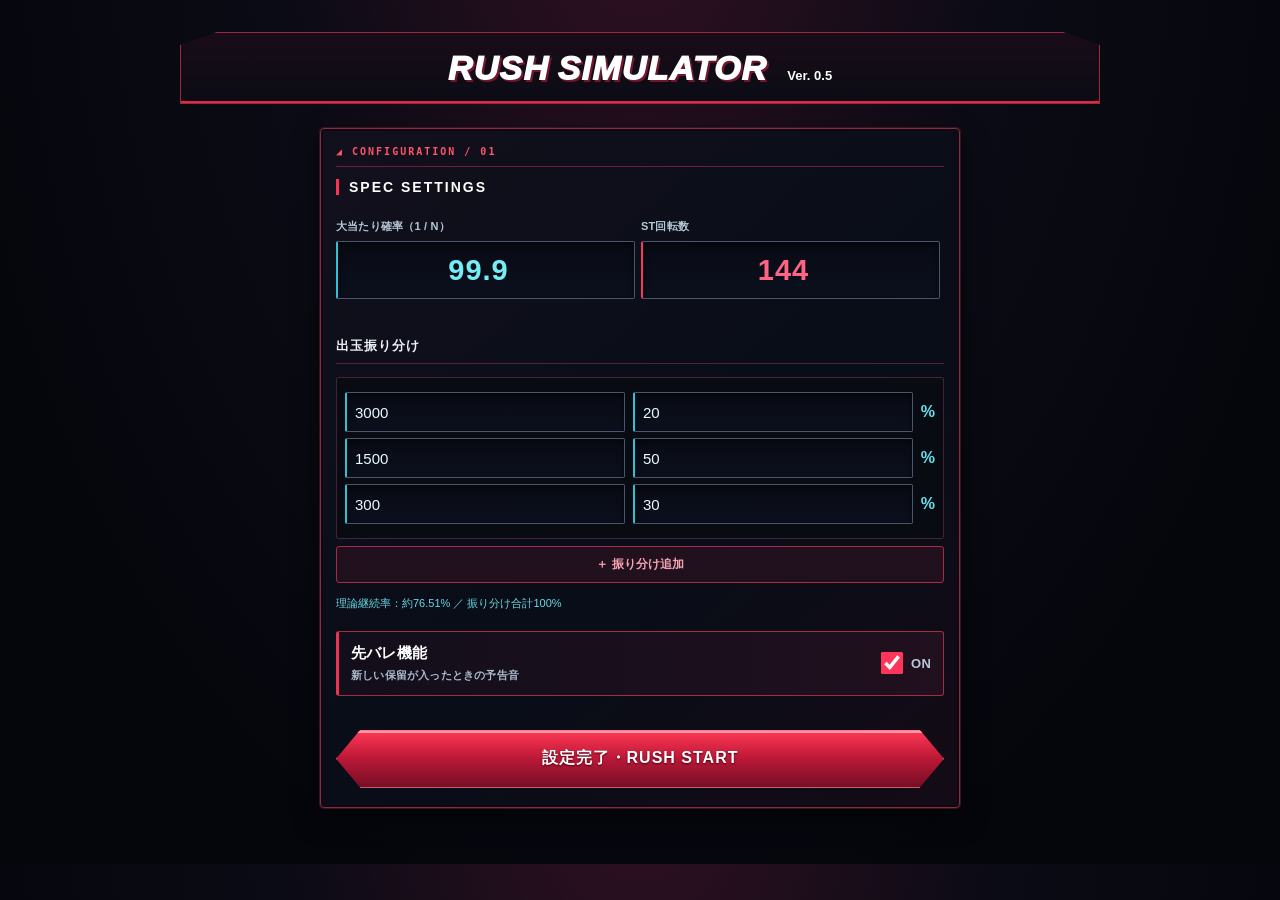
==== commit 9871bed2: "Add files via upload" ====
--- a/app.html
+++ b/app.html
@@ -1,7 +1,7 @@
-<!doctype html><html lang="ja"><head><meta charset="UTF-8"><meta name="viewport" content="width=device-width,initial-scale=1,viewport-fit=cover"><title>RUSH SIMULATOR | CLASSIC</title><link rel="stylesheet" href="style.css?v=67-jackpot-volume"></head><body>
-<main id="appRoot" class="setup-mode"><header><h1><span class="rush-word">RUSH</span> <span>SIMULATOR</span></h1></header>
-<section class="layout"><aside class="panel" id="settingsPanel"><h2>SPEC SETTINGS</h2><label>大当たり確率（1 / N）<input id="denom" type="number" min="1" step=".1" value="99.9"></label><label>ST回転数<input id="spins" type="number" min="1" max="10000" value="144"></label><h3>出玉振り分け</h3><div id="payouts"><div class="row"><input aria-label="出玉" type="number" min="0" value="3000"><input aria-label="割合" type="number" min="0" value="20"><span>%</span></div><div class="row"><input aria-label="出玉" type="number" min="0" value="1500"><input aria-label="割合" type="number" min="0" value="50"><span>%</span></div><div class="row"><input aria-label="出玉" type="number" min="0" value="300"><input aria-label="割合" type="number" min="0" value="30"><span>%</span></div></div><button id="add" class="sub">＋ 振り分け追加</button><p id="specInfo" class="info"></p><p id="error" class="error" role="alert"></p><label class="prealert-setting" for="prealertEnabled"><span><strong>先バレ機能</strong><small>新しい保留が入ったときの予告音</small></span><span class="prealert-choice"><input type="checkbox" id="prealertEnabled" checked><span>ON</span></span></label><label class="prealert-rate">先バレ信頼度<select id="prealertRate"><option value="0.25">25%</option><option value="0.40" selected>40%</option><option value="0.99">99%</option></select></label><button id="start" class="primary">設定完了・RUSH START</button></aside>
+<!doctype html><html lang="ja"><head><meta charset="UTF-8"><meta name="viewport" content="width=device-width,initial-scale=1,viewport-fit=cover"><title>RUSH SIMULATOR Ver. 0.5</title><link rel="stylesheet" href="style.css?v=103"></head><body>
+<main id="appRoot" class="setup-mode"><header><h1><span class="rush-word">RUSH</span> <span>SIMULATOR</span><small class="version-tag">Ver. 0.5</small></h1></header>
+<section class="layout"><aside class="panel" id="settingsPanel"><h2>SPEC SETTINGS</h2><label>大当たり確率（1 / N）<input id="denom" type="number" min="1" step=".1" value="99.9"></label><label>ST回転数<input id="spins" type="number" min="1" max="10000" value="144"></label><h3>出玉振り分け</h3><div id="payouts"><div class="row"><input aria-label="出玉" type="number" min="0" value="3000"><input aria-label="割合" type="number" min="0" value="20"><span>%</span></div><div class="row"><input aria-label="出玉" type="number" min="0" value="1500"><input aria-label="割合" type="number" min="0" value="50"><span>%</span></div><div class="row"><input aria-label="出玉" type="number" min="0" value="300"><input aria-label="割合" type="number" min="0" value="30"><span>%</span></div></div><button id="add" class="sub">＋ 振り分け追加</button><p id="specInfo" class="info"></p><p id="error" class="error" role="alert"></p><label class="prealert-setting" for="prealertEnabled"><span><strong>先バレ機能</strong><small>新しい保留が入ったときの予告音</small></span><span class="prealert-choice"><input type="checkbox" id="prealertEnabled" checked><span>ON</span></span></label><button id="start" class="primary">設定完了・RUSH START</button></aside>
 <div class="machine" id="machine"><div class="theater-bar"><button id="backSettings" type="button">⚙ スペック設定に戻る</button><span>RUSH THEATER MODE</span><button id="fullScreen" type="button">⛶ 全画面表示</button></div><div class="status"><div><small>ROUND</small><strong id="chain">0</strong></div><div><small>TOTAL GET</small><strong id="total">0 <em>玉</em></strong></div><div><small>REMAIN</small><strong id="remain">---</strong></div></div><div id="screen" class="screen"><video id="rushBackground" class="rush-video-bg" src="rush-background-v64.mp4" muted loop playsinline webkit-playsinline preload="metadata" aria-hidden="true" tabindex="-1"></video><div class="scan"></div><span id="mode" hidden>STANDBY</span>
 <div class="hud hud-left rush-bottom-counter"><div class="hud-caption">残り</div><div class="hud-value"><span id="hudRemain">---</span><small>回転</small></div></div>
 <div class="hud hud-right"><div class="hud-caption">RUSH COUNT</div><div class="hud-value"><span id="hudChain">00</span><small>連</small></div></div>
-<div class="hud hud-total" aria-live="polite"><div class="hud-value"><span id="hudTotal">0</span><small>玉</small></div></div><div class="hold-area rush-bottom-holds"><div class="hold-title">HOLD / 保留</div><div class="hold-lamps" id="holdLamps" aria-label="5個の保留"></div><div class="hold-note" id="holdNote">STANDBY</div></div><div id="message" class="message" hidden>READY</div><div class="digits reel-bank" aria-label="3桁の回転図柄"><div class="reel" id="reel1"><div class="reel-track" id="track1"><span id="d1">7</span></div></div><div class="reel" id="reel2"><div class="reel-track" id="track2"><span id="d2">7</span></div></div><div class="reel" id="reel3"><div class="reel-track" id="track3"><span id="d3">7</span></div></div></div><div id="submessage" class="submessage" hidden>設定して RUSH START</div><div id="flash" class="flash"></div></div><div class="controls"><button id="spin" disabled>1回転 消化</button><button id="auto" disabled>回転オート START</button><button id="instant" disabled>一括消化</button><button id="sound">SOUND: ON</button><button id="bgmToggle" type="button">BGM: ON</button></div><div class="auto-options"><label>自動消化速度 <select id="speed"><option value="300">超高速（約0.3秒）</option><option value="800" selected>高速（約0.8秒）</option><option value="1200">やや高速（約1.2秒）</option><option value="2000">標準（約2秒）</option><option value="3000">ゆっくり（約3秒）</option><option value="5000">超ゆっくり（約5秒）</option></select></label><span id="progress">消化回転数：0</span></div><div class="hold-guide">保留期待度：白（通常）／青10%／緑30%／紫60%／赤80%／金90%／虹98% </div><div class="history"><h3>変動履歴 <button id="clearHistory" class="sub">履歴を消去</button></h3><div id="historyLog" aria-live="off">RUSHを開始すると履歴が表示されます。</div></div><div class="result" id="result">最高記録：<span id="best">0玉 / 0連</span></div></div></section></main><script src="script.js?v=79-haptic-prealert"></script></body></html>+<div class="hud hud-total" aria-live="polite"><div class="hud-value"><span id="hudTotal">0</span><small>玉</small></div></div><div class="hold-area rush-bottom-holds"><div class="hold-title">HOLD / 保留</div><div class="hold-lamps" id="holdLamps" aria-label="5個の保留"></div><div class="hold-note" id="holdNote">STANDBY</div></div><div id="message" class="message" hidden>READY</div><div class="digits reel-bank" aria-label="3桁の回転図柄"><div class="reel" id="reel1"><div class="reel-track" id="track1"><span id="d1">7</span></div></div><div class="reel" id="reel2"><div class="reel-track" id="track2"><span id="d2">7</span></div></div><div class="reel" id="reel3"><div class="reel-track" id="track3"><span id="d3">7</span></div></div></div><div id="submessage" class="submessage" hidden>設定して RUSH START</div><div id="flash" class="flash"></div></div><div class="controls"><button id="spin" disabled>1回転 消化</button><button id="auto" disabled>回転オート START</button><button id="instant" disabled>一括消化</button><button id="sound">SOUND: ON</button><button id="bgmToggle" type="button">BGM: ON</button></div><div class="replay-area" id="replayArea" hidden><p>RUSH FINISHED</p><button id="replay" type="button" class="replay-button">↻ もう一度プレイ</button><small>同じスペックで新しいRUSHを開始</small></div><div class="auto-options"><label>自動消化速度 <select id="speed"><option value="300">超高速（約0.3秒）</option><option value="800" selected>高速（約0.8秒）</option><option value="1200">やや高速（約1.2秒）</option><option value="2000">標準（約2秒）</option><option value="3000">ゆっくり（約3秒）</option><option value="5000">超ゆっくり（約5秒）</option></select></label><span id="progress">消化回転数：0</span></div><div class="hold-guide">保留期待度：白（通常）／青10%／緑30%／紫60%／赤80%／金90%／虹98% </div><div class="history"><h3>変動履歴 <button id="clearHistory" class="sub">履歴を消去</button></h3><div id="historyLog" aria-live="off">RUSHを開始すると履歴が表示されます。</div></div><div class="result" id="result">最高記録：<span id="best">0玉 / 0連</span></div></div></section></main><script src="script.js?v=103"></script></body></html>
--- a/style.css
+++ b/style.css
@@ -1193,3 +1193,163 @@
   background-size:90% 90%!important;
   background-position:center center!important;
 }
+
+/* V81: active hold 70%+ counter warning */
+#screen .rush-bottom-counter.high-confidence-active{isolation:isolate}
+#screen .rush-bottom-counter.high-confidence-active .hud-value,
+#screen .rush-bottom-counter.high-confidence-active .hud-value #hudRemain{
+ color:#ff333a!important;-webkit-text-fill-color:#ff333a!important;text-shadow:none!important;
+}
+#screen .rush-bottom-counter.high-confidence-active::after{
+ content:"";position:absolute;inset:-5px -7px;z-index:2;pointer-events:none;
+ opacity:.23;background:repeating-linear-gradient(to bottom,transparent 0px,transparent 3px,rgba(255,255,255,.55) 4px,transparent 5px);
+ mix-blend-mode:screen;animation:counter-noise-v81 .17s steps(3,end) infinite;
+}
+@keyframes counter-noise-v81{0%{transform:translate(0,0);opacity:.13}33%{transform:translate(1px,-1px);opacity:.28}67%{transform:translate(-1px,1px);opacity:.19}100%{transform:translate(0,0);opacity:.24}}
+@media(prefers-reduced-motion:reduce){#screen .rush-bottom-counter.high-confidence-active::after{animation:none}}
+
+
+/* ===== V82 DARK CYBERPUNK: visual-only skin, mobile-first ===== */
+:root{--cy-red:#ff314f;--cy-red-dim:#a51c34;--cy-cyan:#64e7f2;--cy-ink:#070911;--cy-panel:#0c101b;--cy-line:#3a283b}
+body{background:radial-gradient(ellipse at 50% -12%,#311022 0%,#0b0b15 40%,#05060c 78%)!important;color:#e9f2f8!important}
+#appRoot{position:relative}
+#appRoot header{position:relative;margin-bottom:15px!important;border-left:0!important;padding:14px 8px 13px!important;text-align:center;background:linear-gradient(180deg,#190c18,#0b0c15)!important;border:1px solid #9e273f!important;clip-path:polygon(4% 0,96% 0,100% 18%,100% 100%,0 100%,0 18%);box-shadow:inset 0 -2px #db2a43,0 8px 20px #0008}
+#appRoot header::after{content:'SYSTEM ONLINE  //  RUSH CONTROL';display:block;font:700 9px/1.4 monospace;letter-spacing:2px;color:#68dce8;margin-top:5px}
+#appRoot header h1{font-family:Arial,'Noto Sans JP',sans-serif!important;font-style:italic;letter-spacing:.035em;font-weight:1000!important;font-size:clamp(23px,6.8vw,34px)!important;margin:2px 0!important;color:#fff!important;text-shadow:2px 2px 0 #6f172d!important}
+#appRoot header h1 span,#appRoot header h1 .rush-word{color:#fff!important;text-shadow:2px 2px 0 #6f172d!important}
+#appRoot .panel{position:relative;background:linear-gradient(140deg,#12101c 0%,#080d17 58%,#140b16 100%)!important;border:1px solid #8e2940!important;border-radius:4px!important;box-shadow:inset 0 0 0 2px #0a0a12,0 0 0 1px #351522,0 10px 26px #0009!important;padding:17px 15px 19px!important}
+#appRoot .panel::before{content:'◢  CONFIGURATION / 01';display:block;color:#ff5368;font:700 10px monospace;letter-spacing:2px;margin-bottom:12px;border-bottom:1px solid #682038;padding-bottom:9px}
+#appRoot .panel h2{color:#fff!important;font-size:14px!important;letter-spacing:2px!important;margin:0 0 18px!important;padding-left:10px;border-left:3px solid var(--cy-red)}
+#appRoot .panel h3{color:#e9f2f8!important;font-size:13px!important;letter-spacing:1px!important;border-bottom:1px solid #512336;padding-bottom:8px}
+#appRoot .panel label{color:#b6c8d7!important;font-weight:600!important;letter-spacing:.2px}
+#appRoot .panel input:not([type=checkbox]),#appRoot .panel select{background:linear-gradient(180deg,#080b14,#0c101d)!important;border:1px solid #49566c!important;border-left:2px solid #2ec2d7!important;border-radius:2px!important;color:#eafaff!important;box-shadow:inset 0 2px 7px #0009!important;outline-offset:2px}
+#appRoot .panel input:focus,#appRoot .panel select:focus{border-color:var(--cy-cyan)!important;outline:1px solid #64e7f2!important}
+#appRoot .panel>label:has(#denom),#appRoot .panel>label:has(#spins){display:inline-flex!important;flex-direction:column;vertical-align:top;width:calc(50% - 5px);margin:6px 0 14px!important;font-size:11px!important}
+#appRoot .panel>label:has(#denom){margin-right:6px!important}
+#appRoot .panel #denom,#appRoot .panel #spins{font-size:clamp(22px,6vw,29px)!important;font-weight:900!important;text-align:center;color:#76ecf4!important;height:58px!important;letter-spacing:1px;padding:8px 2px!important}
+#appRoot .panel #spins{color:#ff6485!important;border-left-color:#f33b58!important}
+#appRoot #payouts{border:1px solid #432337;background:#090b13;padding:8px;border-radius:2px}
+#appRoot #payouts .row{margin:6px 0!important}
+#appRoot #payouts input{margin-top:0!important;padding:10px 8px!important;height:40px!important;font-size:15px!important}
+#appRoot #payouts .row span{color:#66e3ef!important;font-weight:800}
+#appRoot button{border-radius:3px!important;transition:filter .15s ease,background .15s ease}
+#appRoot .panel .sub{background:#21101e!important;color:#f4a1b0!important;border:1px solid #a82a46!important;margin-top:7px}
+#appRoot .panel .info{color:#67d9e6!important;font-size:11px!important}
+#appRoot .prealert-setting{background:linear-gradient(90deg,#130e1b,#21101e)!important;border:1px solid #a12d47!important;border-left:3px solid #e93452!important;border-radius:3px!important;padding:12px!important}
+#appRoot .prealert-setting strong{color:#fff!important}
+#appRoot .prealert-setting small{color:#a9bacb!important}
+#appRoot .prealert-setting input[type=checkbox]{accent-color:#ff3659!important}
+#appRoot .panel #prealertRate{border-left-color:#f33b58!important;font-weight:800}
+#appRoot #start{position:relative!important;background:linear-gradient(180deg,#ff3955 0%,#bd1837 48%,#760e25 100%)!important;color:#fff!important;border:1px solid #ff7891!important;box-shadow:inset 0 2px #ff9aa8,0 0 0 3px #2b0a18,0 4px 18px #e9164255!important;text-shadow:0 1px 2px #430016!important;font-size:16px!important;letter-spacing:1px!important;min-height:58px!important;margin-top:22px!important;clip-path:polygon(4% 0,96% 0,100% 50%,96% 100%,4% 100%,0 50%)}
+#appRoot #start:active{filter:brightness(1.25)}
+#appRoot .machine{background:linear-gradient(180deg,#12101c,#090b13)!important;border:1px solid #75253c!important;border-radius:4px!important;box-shadow:0 10px 24px #0009!important}
+#appRoot .theater-bar{border-color:#9b2b43!important}
+#appRoot .theater-bar button,#appRoot .controls button{background:#1a1020!important;border:1px solid #a22d48!important;color:#fff!important}
+#appRoot #auto.running{background:#9c1b39!important}
+#appRoot .auto-options select{border-color:#ae3852!important;background:#0c0c16!important}
+#appRoot .history{border-top-color:#79223d!important}
+#appRoot .history h3{color:#f3f1f6!important}
+#appRoot #historyLog{background:#080b14!important;border-color:#55263a!important}
+#appRoot #screen{border-color:#561b32!important;outline:1px solid #df3454!important;box-shadow:inset 0 0 35px #0009,0 0 0 3px #110c16!important}
+/* Preserve the video, reels, holds and warning counter logic. Change HUD frames only. */
+#appRoot #screen .hud{border-color:#e03450!important;background:linear-gradient(110deg,#140b1ccc,#070d18dd)!important;box-shadow:inset 0 0 0 1px #441324!important}
+#appRoot #screen .hud-caption{color:#f6a7b6!important}
+#appRoot #screen .hud-total{border-color:#53b9ca!important}
+#appRoot #screen .hud-total .hud-caption{color:#79e9f0!important}
+#appRoot #screen .rush-bottom-counter.high-confidence-active .hud-value,#appRoot #screen .rush-bottom-counter.high-confidence-active #hudRemain{color:#ff333a!important;-webkit-text-fill-color:#ff333a!important}
+#appRoot .hold-guide{color:#a3b4c5!important}
+@media(max-width:600px){
+ #appRoot header{margin-bottom:12px!important}
+ #appRoot .panel{padding:15px 13px 17px!important}
+ #appRoot .panel>label:has(#denom),#appRoot .panel>label:has(#spins){width:calc(50% - 5px)}
+ #appRoot .panel #denom,#appRoot .panel #spins{font-size:clamp(21px,6vw,28px)!important}
+}
+@media(prefers-reduced-motion:reduce){#appRoot button{transition:none}}
+
+/* Ver.83: compact title version and end-of-RUSH replay */
+#appRoot header h1{display:flex;align-items:baseline;justify-content:center;flex-wrap:wrap;gap:0 .24em;}
+#appRoot header h1 .version-tag{font-family:Arial,'Noto Sans JP',sans-serif;font-style:normal;font-size:.35em;font-weight:700;letter-spacing:.025em;color:#e8a0aa;text-shadow:none;white-space:nowrap;}
+#appRoot .replay-area[hidden]{display:none!important;}
+#appRoot .replay-area{margin:14px 0 8px;padding:17px 12px;text-align:center;border:1px solid #e23d57;background:linear-gradient(135deg,#250c18,#100c13);box-shadow:inset 0 0 0 1px #4d1829,0 0 18px #db244822;}
+#appRoot .replay-area p{margin:0 0 10px;font-size:12px;letter-spacing:.19em;font-weight:800;color:#ff7c8e;}
+#appRoot .replay-area .replay-button{width:100%;min-height:53px;background:linear-gradient(180deg,#c62943,#7e142c);border:1px solid #ff7384;color:#fff;font-size:17px;font-weight:900;letter-spacing:.04em;box-shadow:inset 0 1px #ff8b95,0 4px 14px #0009;}
+#appRoot .replay-area small{display:block;margin-top:9px;color:#c9aeb8;font-size:11px;}
+@media(max-width:430px){#appRoot header h1{column-gap:.16em!important;}#appRoot header h1 .version-tag{font-size:.32em;}}
+
+/* Ver.84: title readability, no subtitle, wider payout HUD, larger holds. */
+#appRoot header::after{content:none!important;display:none!important;}
+#appRoot header h1{display:flex!important;align-items:baseline!important;justify-content:center!important;flex-wrap:wrap!important;column-gap:.25em!important;row-gap:.15em!important;}
+#appRoot header h1 .version-tag{display:inline-block!important;position:static!important;margin-left:.9em!important;font-size:clamp(10px,2.7vw,13px)!important;line-height:1.4!important;letter-spacing:0!important;white-space:nowrap!important;flex-shrink:0!important;}
+#appRoot #screen .hud-total{min-width:125px!important;max-width:calc(100% - 14px)!important;padding:4px 10px!important;box-sizing:border-box!important;}
+#appRoot #screen .hud-total .hud-value{white-space:nowrap!important;justify-content:flex-end!important;}
+/* Current hold remains prominent, while the waiting four get a modest size boost. */
+#appRoot.play-mode #screen #holdLamps{gap:3px!important;}
+#appRoot.play-mode #screen #holdLamps .hold-orb:not(.next){width:clamp(33px,9vw,41px)!important;height:clamp(33px,9vw,41px)!important;flex:0 0 clamp(33px,9vw,41px)!important;}
+#appRoot.play-mode #screen #holdLamps .hold-orb.next:not(.consuming){width:clamp(65px,17.5vw,79px)!important;height:clamp(65px,17.5vw,79px)!important;flex:0 0 clamp(65px,17.5vw,79px)!important;}
+#appRoot.play-mode #screen .rush-bottom-holds{width:min(76%,302px)!important;left:64%!important;}
+@media(max-width:370px){
+ #appRoot header h1{column-gap:.22em!important;}
+ #appRoot header h1 .version-tag{margin-left:.6em!important;}
+ #appRoot.play-mode #screen #holdLamps .hold-orb:not(.next){width:31px!important;height:31px!important;flex-basis:31px!important;}
+ #appRoot.play-mode #screen #holdLamps .hold-orb.next:not(.consuming){width:62px!important;height:62px!important;flex-basis:62px!important;}
+ #appRoot.play-mode #screen .rush-bottom-holds{left:65%!important;}
+}
+
+/* Ver.85: high-confidence cue uses the supplied face artwork in every color.
+   Animate the incoming hold itself, not the entire screen. */
+#appRoot.play-mode #screen #holdLamps .hold-orb.special-cue{overflow:visible!important;contain:layout style;}
+#appRoot.play-mode #screen #holdLamps .hold-orb.special-cue .hold-face-img{width:100%!important;height:100%!important;object-fit:contain!important;filter:none!important;}
+#appRoot.play-mode #screen #holdLamps .hold-orb.special-enter .hold-face-img{
+ animation:special-hold-arrival-v85 550ms ease-out both!important;
+ transform-origin:center center;
+}
+@keyframes special-hold-arrival-v85{
+ 0%{transform:translate3d(0,-11px,0) scale(.6) rotate(-12deg);opacity:0}
+ 23%{transform:translate3d(-4px,0,0) scale(1.15) rotate(8deg);opacity:1}
+ 42%{transform:translate3d(4px,-2px,0) scale(1.05) rotate(-7deg)}
+ 61%{transform:translate3d(-3px,1px,0) scale(1.08) rotate(5deg)}
+ 79%{transform:translate3d(2px,0,0) scale(1.02) rotate(-3deg)}
+ 100%{transform:translate3d(0,0,0) scale(1) rotate(0);opacity:1}
+}
+@media(prefers-reduced-motion:reduce){#appRoot.play-mode #screen #holdLamps .hold-orb.special-enter .hold-face-img{animation:none!important;}}
+
+/* Ver.86 — exaggerated special hold entrance; only the supplied white face is used.
+   Transform/opacity only: compositor-friendly at 0.3s auto speed. */
+#appRoot.play-mode #screen #holdLamps .hold-orb.special-enter .hold-face-img{
+ animation:special-hold-arrival-v86 850ms cubic-bezier(.18,.7,.2,1) both!important;
+ transform-origin:50% 50%;will-change:transform,opacity;
+}
+@keyframes special-hold-arrival-v86{
+ 0%{transform:translate3d(0,-17px,0) rotate(-18deg) scale(.52);opacity:0}
+ 13%{transform:translate3d(-9px,3px,0) rotate(16deg) scale(1.24);opacity:1}
+ 25%{transform:translate3d(9px,-5px,0) rotate(-15deg) scale(1.17)}
+ 37%{transform:translate3d(-8px,4px,0) rotate(13deg) scale(1.16)}
+ 49%{transform:translate3d(7px,-3px,0) rotate(-11deg) scale(1.12)}
+ 62%{transform:translate3d(-6px,2px,0) rotate(8deg) scale(1.09)}
+ 75%{transform:translate3d(4px,-2px,0) rotate(-6deg) scale(1.06)}
+ 88%{transform:translate3d(-2px,1px,0) rotate(3deg) scale(1.03)}
+ 100%{transform:translate3d(0,0,0) rotate(0deg) scale(1);opacity:1}
+}
+@media(prefers-reduced-motion:reduce){#appRoot.play-mode #screen #holdLamps .hold-orb.special-enter .hold-face-img{animation:none!important;will-change:auto!important;}}
+
+/* Ver.90: a special hold trembles on every position change, not just appearance.
+   Animate only the face image so the slot movement and layout stay stable. */
+#appRoot.play-mode #screen #holdLamps .hold-orb.special-move .hold-face-img{
+ animation:special-hold-step-v90 650ms ease-out both!important;
+ transform-origin:50% 50%;
+}
+@keyframes special-hold-step-v90{
+ 0%{transform:translate3d(0,0,0) rotate(0)}
+ 12%{transform:translate3d(-7px,-3px,0) rotate(-13deg) scale(1.12)}
+ 24%{transform:translate3d(7px,3px,0) rotate(12deg) scale(1.12)}
+ 36%{transform:translate3d(-6px,1px,0) rotate(-10deg) scale(1.09)}
+ 48%{transform:translate3d(6px,-2px,0) rotate(9deg) scale(1.07)}
+ 60%{transform:translate3d(-4px,2px,0) rotate(-7deg) scale(1.05)}
+ 75%{transform:translate3d(3px,-1px,0) rotate(5deg) scale(1.03)}
+ 100%{transform:translate3d(0,0,0) rotate(0) scale(1)}
+}
+@media(prefers-reduced-motion:reduce){
+ #appRoot.play-mode #screen #holdLamps .hold-orb.special-move .hold-face-img{animation:none!important;}
+}
+
+/* V99: visual confirmation that the pre-alert lottery fired. */
